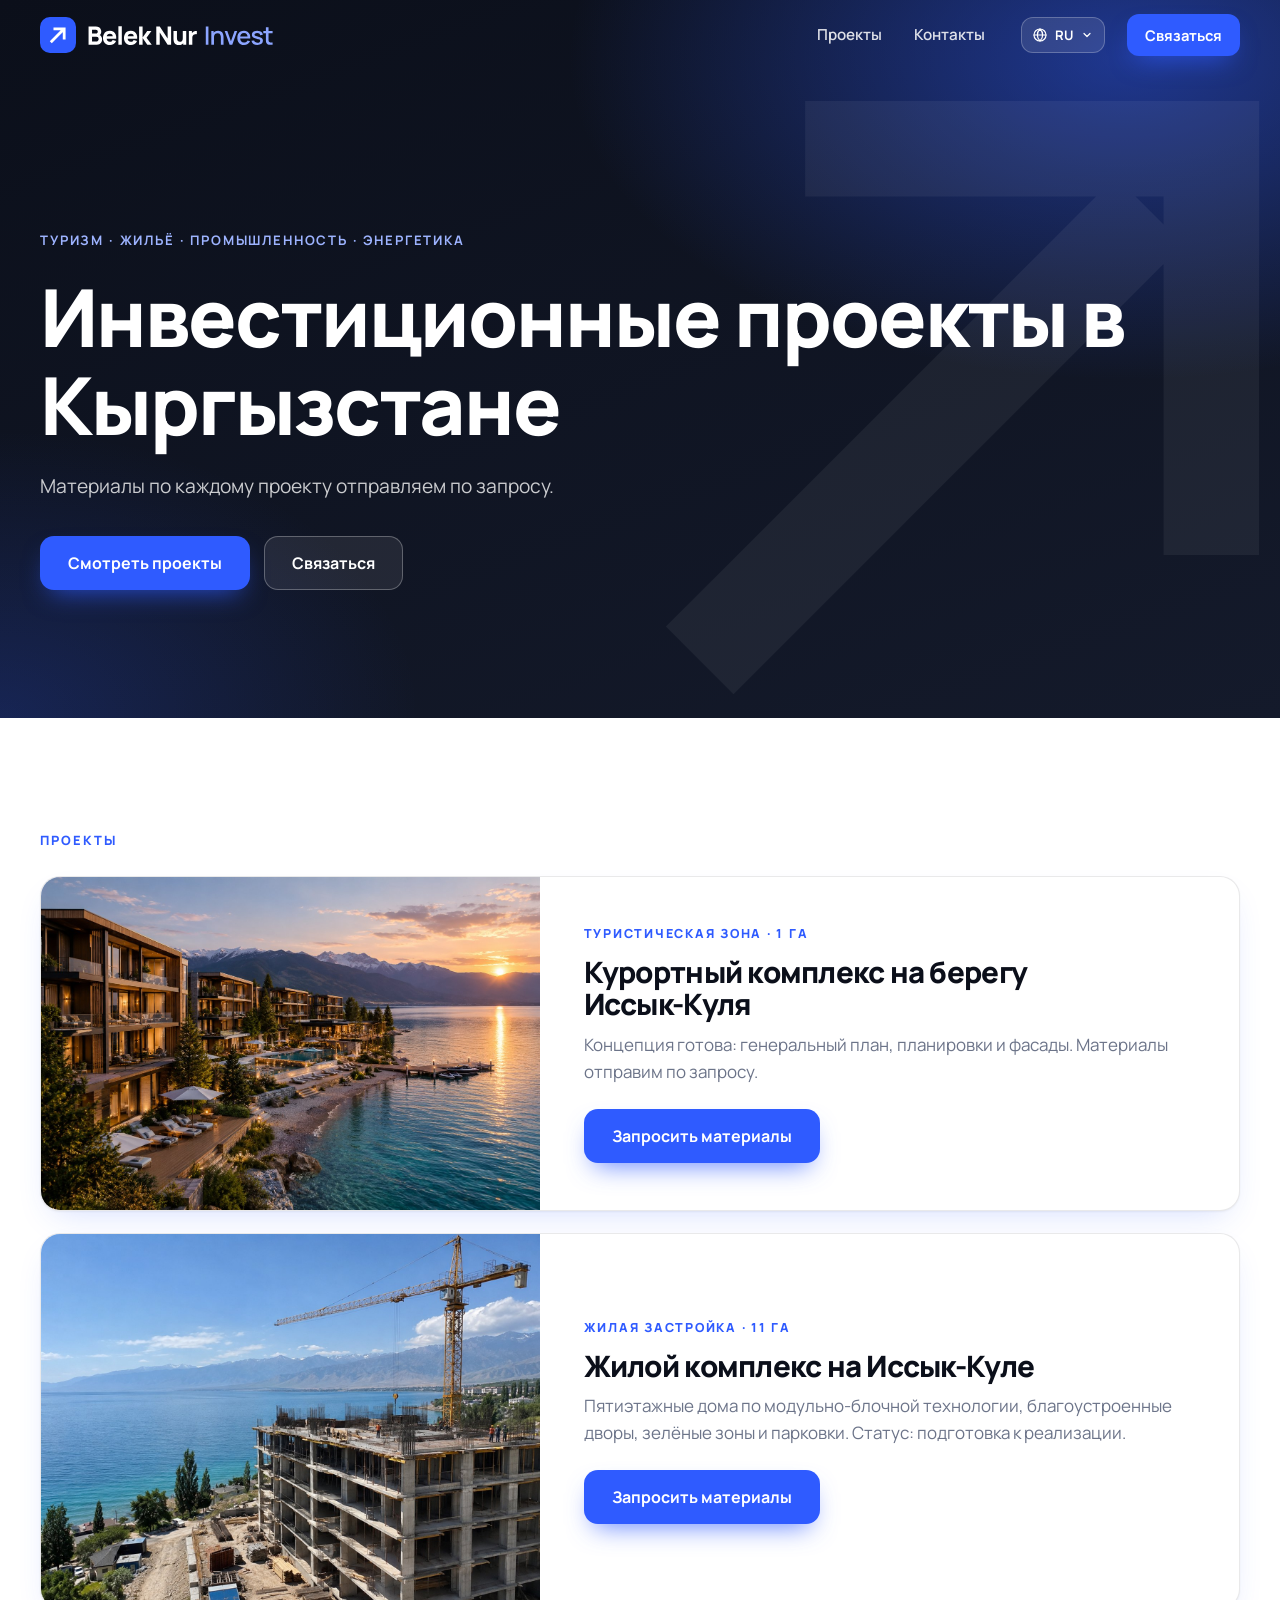
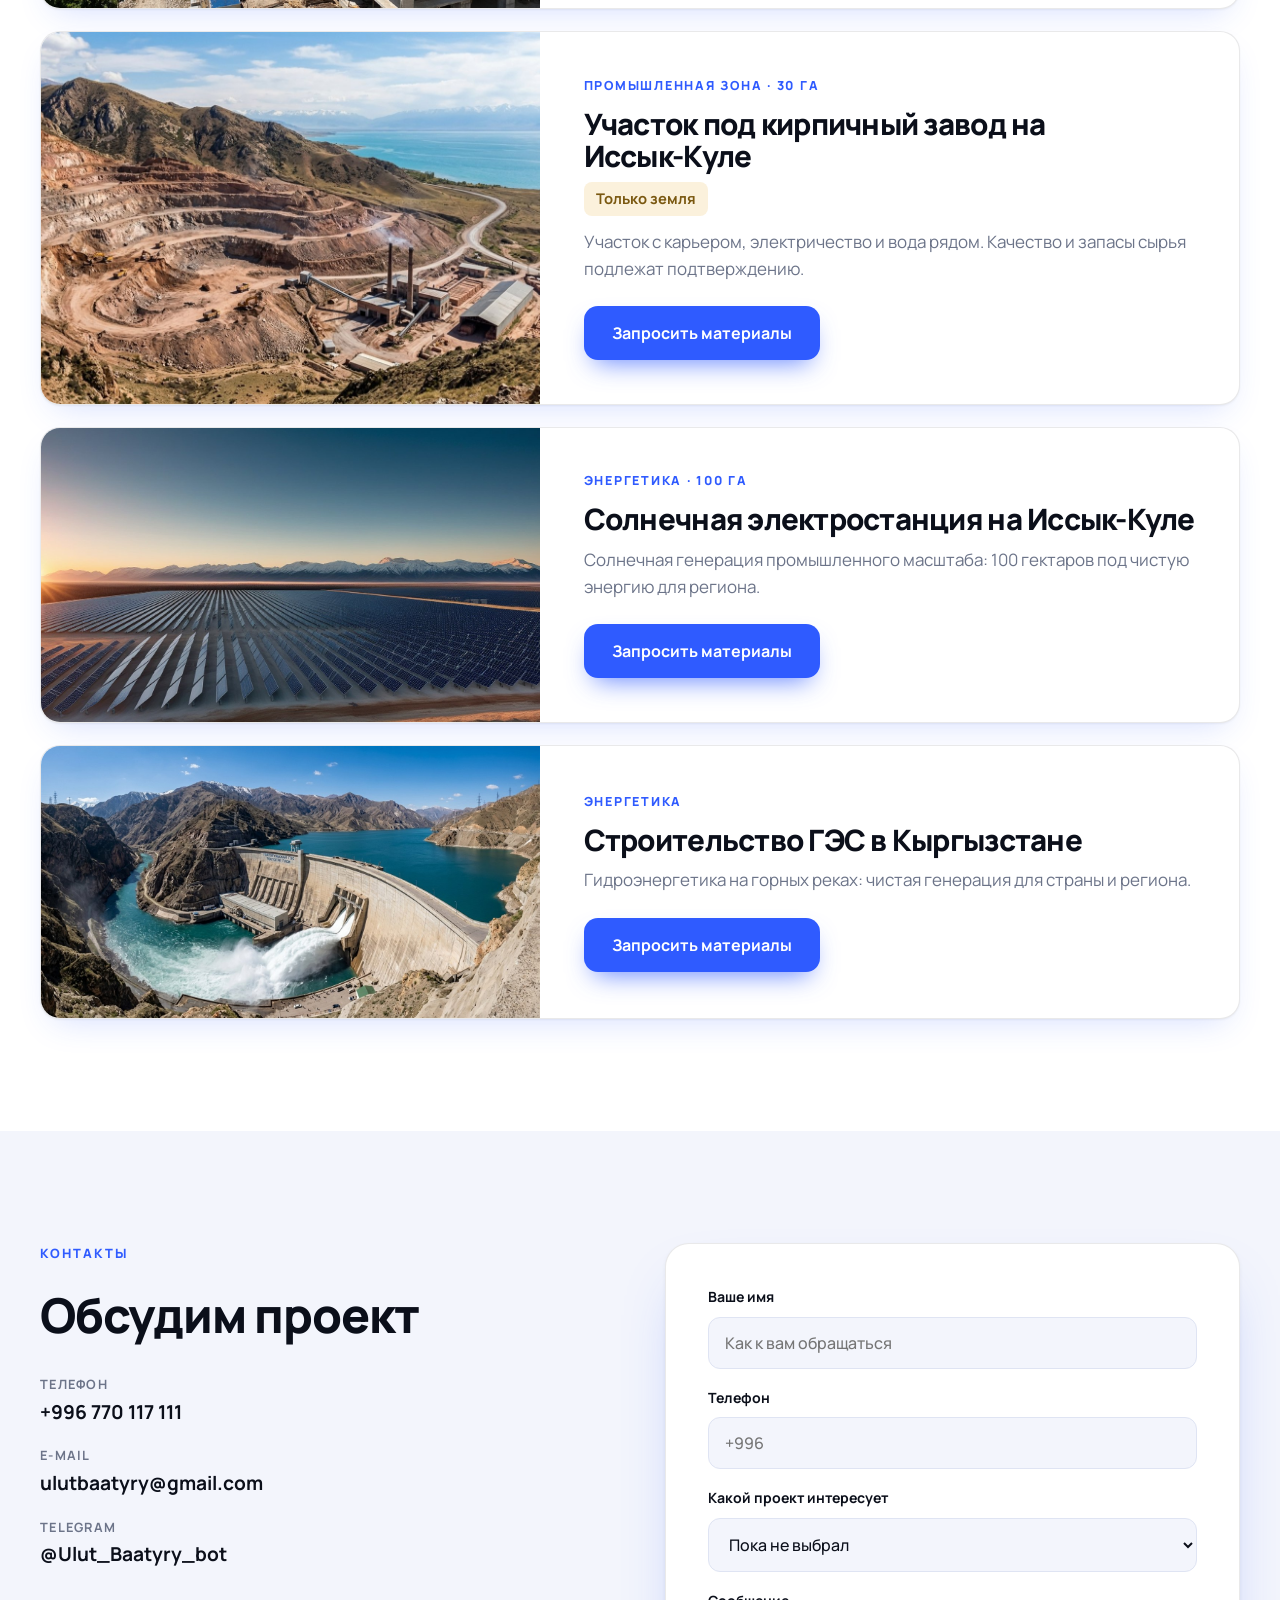
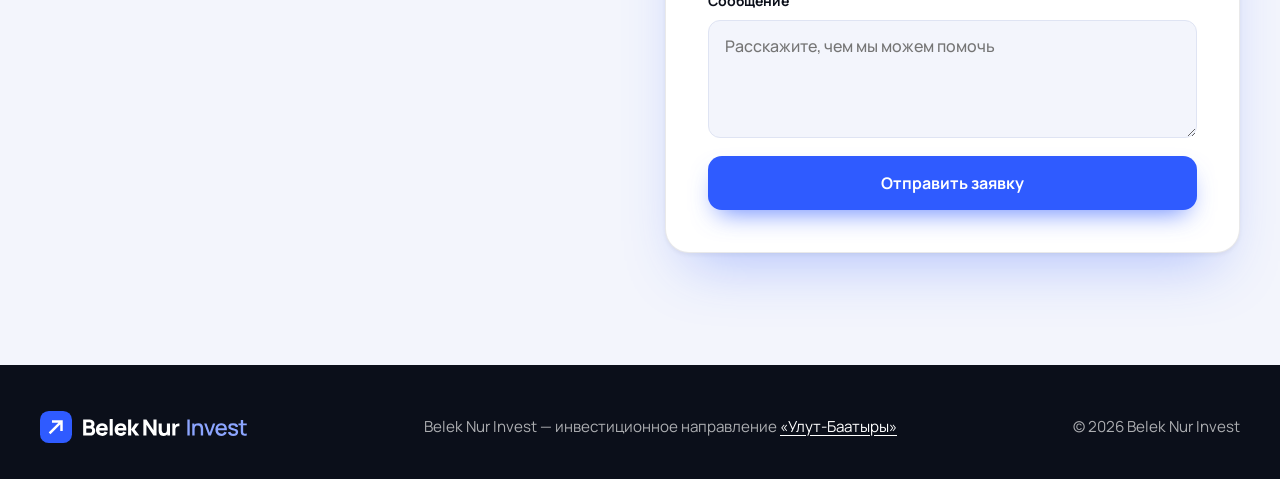
==== belek-nur-invest/index.html @ bfa73b06 "Belek Nur Invest landing, linked from the partners strip Co-Authored-By: Claude Opus 5.5 <noreply@an" ====
<!doctype html>
<html lang="ru" data-title-key="bl.page_title">
<head>
  <meta charset="utf-8">
  <meta name="viewport" content="width=device-width, initial-scale=1">
  <title>Belek Nur Invest — инвестиционные проекты в Кыргызстане</title>
  <meta name="description" content="Belek Nur Invest: инвестиционные проекты в Кыргызстане — туризм, жильё, промышленность, энергетика. Материалы по проектам — по запросу.">
  <link rel="preconnect" href="https://fonts.googleapis.com">
  <link rel="preconnect" href="https://fonts.gstatic.com" crossorigin>
  <link href="https://fonts.googleapis.com/css2?family=Manrope:wght@400;500;600;700;800&display=swap" rel="stylesheet">
  <link rel="stylesheet" href="styles.css">
  <link rel="icon" href="../assets/partners/belek-nur-invest/favicon.svg" type="image/svg+xml">
</head>
<body>
  <!-- ============ HEADER ============ -->
  <header class="header" id="header">
    <div class="container header__inner">
      <a href="#top" class="brand" aria-label="Belek Nur Invest">
        <img class="brand__dark" src="../assets/partners/belek-nur-invest/belek-nur-invest-logo-horizontal-dark-bg.svg" alt="Belek Nur Invest" width="300" height="80">
        <img class="brand__light" src="../assets/partners/belek-nur-invest/belek-nur-invest-logo-horizontal.svg" alt="" width="300" height="80">
      </a>
      <nav class="nav">
        <a href="#projects" data-i18n="bl.projects">Проекты</a>
        <a href="#request" data-i18n="nav.contact">Контакты</a>
      </nav>
      <div class="lang">
        <button class="lang__btn" type="button" aria-haspopup="true" aria-expanded="false" aria-label="Язык · Тил · Language · 语言 · Dil">
          <svg viewBox="0 0 24 24" width="16" height="16" aria-hidden="true"><g fill="none" stroke="currentColor" stroke-width="1.8" stroke-linecap="round"><circle cx="12" cy="12" r="9"/><path d="M3 12h18M12 3c2.6 2.6 4 5.6 4 9s-1.400 6.400-4 9c-2.600-2.600-4-5.600-4-9s1.400-6.400 4-9z"/></g></svg>
          <span data-lang-current>RU</span>
          <svg class="lang__chev" viewBox="0 0 24 24" width="12" height="12" aria-hidden="true"><path d="M6 9l6 6 6-6" fill="none" stroke="currentColor" stroke-width="2.4" stroke-linecap="round" stroke-linejoin="round"/></svg>
        </button>
        <div class="lang__menu" hidden>
          <button type="button" data-lang="ru" lang="ru" aria-pressed="true">Русский</button>
          <button type="button" data-lang="kg" lang="ky" aria-pressed="false">Кыргызча</button>
          <button type="button" data-lang="en" lang="en" aria-pressed="false">English</button>
          <button type="button" data-lang="zh" lang="zh-Hans" aria-pressed="false">中文</button>
          <button type="button" data-lang="tr" lang="tr" aria-pressed="false">Türkçe</button>
        </div>
      </div>
      <a href="#request" class="btn btn--primary btn--sm header__cta" data-i18n="header.cta">Связаться</a>
    </div>
  </header>

  <main id="top">
    <!-- ============ HERO ============ -->
    <section class="hero">
      <svg class="hero__arrow" viewBox="0 0 30 30" aria-hidden="true"><path d="M5 25L21 9M10 5H25V20" fill="none" stroke="currentColor" stroke-width="4" stroke-linecap="square"/></svg>
      <div class="container hero__content">
        <p class="eyebrow" data-i18n="bl.eyebrow">Туризм · Жильё · Промышленность · Энергетика</p>
        <h1 data-i18n="bl.h1">Инвестиционные проекты в Кыргызстане</h1>
        <p class="hero__lead" data-i18n="inv.lead">Материалы по каждому проекту отправляем по запросу.</p>
        <div class="hero__actions">
          <a href="#projects" class="btn btn--primary" data-i18n="d4.more">Смотреть проекты</a>
          <a href="#request" class="btn btn--ghost" data-i18n="header.cta">Связаться</a>
        </div>
      </div>
    </section>

    <!-- ============ ПРОЕКТЫ ============ -->
    <!-- Те же проекты, что на странице invest.html сайта «Улут-Баатыры». Новый проект добавлять в обе страницы. -->
    <section class="section" id="projects">
      <div class="container">
        <p class="label" data-i18n="bl.projects">Проекты</p>
        <article class="project">
          <div class="project__cover">
            <img src="../assets/projects/korumdu/view.jpg" alt="Курортный комплекс на берегу озера на закате" width="1400" height="933" loading="lazy" data-i18n-attr="alt:inv.cover_alt">
          </div>
          <div class="project__body">
            <div>
              <p class="project__tag" data-i18n="inv.tag">Туристическая зона · 1 га</p>
              <h3 data-i18n="inv.title">Курортный комплекс на берегу <span class="nw">Иссык-Куля</span></h3>
              <p data-i18n="inv.text">Концепция готова: генеральный план, планировки и фасады. Материалы отправим по запросу.</p>
            </div>
            <a href="#request" class="btn btn--primary" data-pick data-i18n="inv.cta">Запросить материалы</a>
          </div>
        </article>

        <article class="project">
          <div class="project__cover">
            <img class="project__img--right" src="../assets/projects/residential/view.jpg" alt="Строительство жилого дома на берегу озера" width="1400" height="1050" loading="lazy" data-i18n-attr="alt:inv2.cover_alt">
          </div>
          <div class="project__body">
            <div>
              <p class="project__tag" data-i18n="inv2.tag">Жилая застройка · 11 га</p>
              <h3 data-i18n="inv2.title">Жилой комплекс на <span class="nw">Иссык-Куле</span></h3>
              <p data-i18n="inv2.text">Пятиэтажные дома по модульно-блочной технологии, благоустроенные дворы, зелёные зоны и парковки. Статус: подготовка к реализации.</p>
            </div>
            <a href="#request" class="btn btn--primary" data-pick data-i18n="inv.cta">Запросить материалы</a>
          </div>
        </article>

        <article class="project">
          <div class="project__cover">
            <img class="project__img--right" src="../assets/projects/brick/view.jpg" alt="Карьер и производственная площадка у озера" width="1400" height="764" loading="lazy" data-i18n-attr="alt:inv3.cover_alt">
          </div>
          <div class="project__body">
            <div>
              <p class="project__tag" data-i18n="inv3.tag">Промышленная зона · 30 га</p>
              <h3 data-i18n="inv3.title">Участок под кирпичный завод на <span class="nw">Иссык-Куле</span></h3>
              <p class="project__status" data-i18n="inv3.status">Только земля</p>
              <p data-i18n="inv3.text">Участок с карьером, электричество и вода рядом. Качество и запасы сырья подлежат подтверждению.</p>
            </div>
            <a href="#request" class="btn btn--primary" data-pick data-i18n="inv.cta">Запросить материалы</a>
          </div>
        </article>

        <article class="project">
          <div class="project__cover">
            <img src="../assets/projects/solar/view.jpg" alt="Поле солнечных панелей на фоне гор" width="1400" height="791" loading="lazy" data-i18n-attr="alt:inv4.cover_alt">
          </div>
          <div class="project__body">
            <div>
              <p class="project__tag" data-i18n="inv4.tag">Энергетика · 100 га</p>
              <h3 data-i18n="inv4.title">Солнечная электростанция на <span class="nw">Иссык-Куле</span></h3>
              <p data-i18n="inv4.text">Солнечная генерация промышленного масштаба: 100 гектаров под чистую энергию для региона.</p>
            </div>
            <a href="#request" class="btn btn--primary" data-pick data-i18n="inv.cta">Запросить материалы</a>
          </div>
        </article>

        <article class="project">
          <div class="project__cover">
            <img class="project__img--right" src="../assets/projects/hydro/view.jpg" alt="Плотина гидроэлектростанции в горном ущелье" width="1400" height="764" loading="lazy" data-i18n-attr="alt:inv5.cover_alt">
          </div>
          <div class="project__body">
            <div>
              <p class="project__tag" data-i18n="inv5.tag">Энергетика</p>
              <h3 data-i18n="inv5.title">Строительство ГЭС в Кыргызстане</h3>
              <p data-i18n="inv5.text">Гидроэнергетика на горных реках: чистая генерация для страны и региона.</p>
            </div>
            <a href="#request" class="btn btn--primary" data-pick data-i18n="inv.cta">Запросить материалы</a>
          </div>
        </article>
      </div>
    </section>

    <!-- ============ ЗАЯВКА ============ -->
    <section class="section section--tint" id="request">
      <div class="container request">
        <div class="request__info">
          <p class="label" data-i18n="nav.contact">Контакты</p>
          <h2 data-i18n="bl.req_h2">Обсудим проект</h2>
          <ul class="contacts">
            <li><span data-i18n="contact.phone">Телефон</span><a href="tel:+996770117111">+996 770 117 111</a></li>
            <li><span>E-mail</span><a href="mailto:ulutbaatyry@gmail.com">ulutbaatyry@gmail.com</a></li>
            <li><span>Telegram</span><a href="https://t.me/Ulut_Baatyry_bot" target="_blank" rel="noopener">@Ulut_Baatyry_bot</a></li>
          </ul>
        </div>
        <!-- data-api: адрес приёма заявок (бэкенд ulut-baatyry-agent). На сервере заменить на https://<домен>/api/leads -->
        <form class="form" id="form" data-api="http://127.0.0.1:8000/api/leads">
          <label><span data-i18n="form.name">Ваше имя</span><input type="text" name="name" placeholder="Как к вам обращаться" required maxlength="100" data-i18n-attr="placeholder:form.name_ph"></label>
          <label><span data-i18n="form.phone">Телефон</span><input type="tel" name="phone" placeholder="+996" required maxlength="30"></label>
          <!-- Ловушка для спам-ботов: людям не видно -->
          <label class="form__hp" aria-hidden="true">Сайт<input type="text" name="website" tabindex="-1" autocomplete="off"></label>
          <input type="hidden" name="direction" value="invest">
          <!-- Список проектов заполняет script.js из названий карточек, на языке посетителя -->
          <label><span data-i18n="bl.form_project">Какой проект интересует</span>
            <select id="project"><option value="" data-i18n="bl.opt_any">Пока не выбрал</option></select>
          </label>
          <label><span data-i18n="form.message">Сообщение</span><textarea id="details" rows="4" maxlength="1500" placeholder="Расскажите, чем мы можем помочь" data-i18n-attr="placeholder:form.message_ph"></textarea></label>
          <button class="btn btn--primary btn--full" type="submit" data-i18n="form.submit">Отправить заявку</button>
          <p class="form__msg form__msg--ok" id="formOk" hidden data-i18n="form.ok">Спасибо! Заявка принята, мы свяжемся с вами в течение рабочего дня.</p>
          <p class="form__msg form__msg--err" id="formErr" hidden></p>
        </form>
      </div>
    </section>
  </main>

  <!-- ============ FOOTER ============ -->
  <footer class="footer">
    <div class="container footer__inner">
      <img src="../assets/partners/belek-nur-invest/belek-nur-invest-logo-horizontal-dark-bg.svg" alt="Belek Nur Invest" width="300" height="80">
      <p data-i18n="bl.footer">Belek Nur Invest — инвестиционное направление <a href="../index.html">«Улут-Баатыры»</a></p>
      <p class="footer__copy">© <span id="year"></span> Belek Nur Invest</p>
    </div>
  </footer>

  <script src="../i18n.js"></script>
  <script src="script.js"></script>
</body>
</html>
---- belek-nur-invest/styles.css ----
/* =========================================================
   Belek Nur Invest — лендинг. Цвета из логотипа: синий #2F5BFF и почти чёрный #0B0F1A.
   ========================================================= */
:root {
  --blue:   #2f5bff;
  --blue-d: #1f44d6;
  --night:  #0b0f1a;
  --night-2:#141a2b;
  --ink:    #0b0f1a;
  --ink-2:  #3c4459;
  --muted:  #6c7489;
  --paper:  #ffffff;
  --mist:   #f3f5fc;
  --line:   rgba(11, 15, 26, .09);
  --gold:   #c48a12;

  --radius:    20px;
  --radius-sm: 12px;
  --shadow:    0 1px 2px rgba(11,15,26,.05), 0 14px 34px -14px rgba(47,91,255,.22);
  --shadow-lg: 0 2px 4px rgba(11,15,26,.05), 0 30px 60px -22px rgba(47,91,255,.34);

  --font: "Manrope", system-ui, sans-serif;
  --ease: cubic-bezier(.22, .8, .2, 1);
}
/* Китайский: в Manrope нет иероглифов — берём системные шрифты устройства */
:lang(zh) { --font: "PingFang SC", "Microsoft YaHei", "Noto Sans SC", "Source Han Sans SC", system-ui, sans-serif; }

*, *::before, *::after { box-sizing: border-box; }
html { scroll-behavior: smooth; scroll-padding-top: 84px; }
body { margin: 0; font-family: var(--font); font-size: 17px; line-height: 1.6; color: var(--ink-2); background: var(--paper); -webkit-font-smoothing: antialiased; overflow-x: hidden; }
img, svg { display: block; max-width: 100%; }
a { color: inherit; text-decoration: none; }
h1, h2, h3 { font-family: var(--font); color: var(--ink); margin: 0; line-height: 1.1; font-weight: 800; letter-spacing: -.025em; }
p { margin: 0 0 1em; }
ul { margin: 0; padding: 0; list-style: none; }
.nw { white-space: nowrap; }

.container { width: min(1200px, 100% - 32px); margin-inline: auto; }
.section { padding: clamp(64px, 9vw, 112px) 0; }
.section--tint { background: var(--mist); }
.label { margin: 0 0 26px; font-size: .8rem; font-weight: 800; letter-spacing: .16em; text-transform: uppercase; color: var(--blue); }

/* ---------- Buttons ---------- */
.btn { display: inline-flex; align-items: center; justify-content: center; gap: 10px; padding: 16px 28px; border-radius: 14px; border: 0; cursor: pointer; font: 700 1rem var(--font); transition: transform .35s var(--ease), box-shadow .35s var(--ease), background .3s; }
.btn--primary { color: #fff; background: var(--blue); box-shadow: 0 12px 26px -10px rgba(47,91,255,.75); }
.btn--primary:hover { background: var(--blue-d); transform: translateY(-2px); }
.btn--ghost { color: #fff; background: rgba(255,255,255,.08); box-shadow: inset 0 0 0 1px rgba(255,255,255,.28); }
.btn--ghost:hover { background: rgba(255,255,255,.16); transform: translateY(-2px); }
.btn--sm { padding: 11px 18px; font-size: .92rem; border-radius: 12px; }
.btn--full { width: 100%; }

/* ---------- Header ---------- */
.header { position: fixed; inset: 0 0 auto; z-index: 50; padding: 14px 0; transition: background .4s, box-shadow .4s, backdrop-filter .4s; }
.header.is-scrolled { background: rgba(255,255,255,.88); backdrop-filter: blur(16px) saturate(1.3); -webkit-backdrop-filter: blur(16px) saturate(1.3); box-shadow: 0 1px 0 var(--line); }
.header__inner { display: flex; align-items: center; gap: 22px; }
/* в файле логотипа поля по 20 px со всех сторон — убираем их отрицательным отступом */
.brand img { height: 72px; width: auto; max-width: none; margin: -16px -18px; }
.brand__light, .header.is-scrolled .brand__dark { display: none; }
.header.is-scrolled .brand__light { display: block; }
.nav { display: flex; gap: 4px; margin-left: auto; }
.nav a { padding: 8px 14px; border-radius: 10px; font-size: .95rem; font-weight: 600; color: rgba(255,255,255,.86); transition: background .25s, color .25s; }
.nav a:hover { background: rgba(255,255,255,.12); color: #fff; }
.header.is-scrolled .nav a { color: var(--ink-2); }
.header.is-scrolled .nav a:hover { background: rgba(47,91,255,.09); color: var(--blue); }

/* Выбор языка */
.lang { position: relative; }
.lang__btn { display: inline-flex; align-items: center; gap: 7px; padding: 9px 12px 9px 11px; border: 0; border-radius: 12px; cursor: pointer; background: rgba(255,255,255,.1); box-shadow: inset 0 0 0 1px rgba(255,255,255,.24); font: 700 .82rem var(--font); letter-spacing: .04em; color: #fff; transition: background .25s, color .25s; }
.lang__btn:hover { background: rgba(255,255,255,.18); }
.header.is-scrolled .lang__btn { background: #fff; box-shadow: inset 0 0 0 1px var(--line); color: var(--ink); }
.lang__chev { transition: transform .25s var(--ease); }
.lang__btn[aria-expanded="true"] .lang__chev { transform: rotate(180deg); }
.lang__menu { position: absolute; top: calc(100% + 8px); right: 0; z-index: 60; min-width: 172px; padding: 6px; display: grid; gap: 2px; border-radius: 14px; background: #fff; box-shadow: var(--shadow-lg); border: 1px solid var(--line); }
.lang__menu[hidden] { display: none; }
.lang__menu button { padding: 10px 14px; border: 0; border-radius: 9px; background: none; cursor: pointer; text-align: left; font: 500 .95rem var(--font); color: var(--ink-2); transition: background .2s, color .2s; }
.lang__menu button:hover { background: var(--mist); color: var(--blue); }
.lang__menu button[aria-pressed="true"] { background: var(--blue); color: #fff; }

/* ---------- Hero ---------- */
.hero {
  position: relative; overflow: hidden; isolation: isolate; color: #fff;
  padding: clamp(150px, 20vw, 230px) 0 clamp(72px, 10vw, 130px);
  background:
    radial-gradient(900px 520px at 88% 8%, rgba(47,91,255,.5), transparent 62%),
    radial-gradient(700px 480px at 0% 100%, rgba(47,91,255,.22), transparent 60%),
    linear-gradient(160deg, var(--night) 0%, var(--night-2) 100%);
}
/* стрелка из логотипа крупным знаком на фоне */
.hero__arrow { position: absolute; z-index: -1; right: -4%; top: 50%; width: min(56vw, 720px); height: auto; transform: translateY(-46%); color: rgba(255,255,255,.055); }
.eyebrow { margin: 0 0 22px; font-size: .82rem; font-weight: 700; letter-spacing: .14em; text-transform: uppercase; color: #9db3ff; }
.hero h1 { color: #fff; max-width: 15em; font-size: clamp(2.3rem, 6.4vw, 5rem); margin-bottom: 22px; }
.hero__lead { max-width: 560px; color: rgba(255,255,255,.78); font-size: clamp(1.02rem, 1.6vw, 1.2rem); margin-bottom: 34px; }
.hero__actions { display: flex; flex-wrap: wrap; gap: 14px; }

/* ---------- Проекты ---------- */
.project { display: grid; grid-template-columns: minmax(0, 5fr) minmax(0, 7fr); overflow: hidden; border-radius: var(--radius); background: #fff; border: 1px solid var(--line); box-shadow: var(--shadow); transition: transform .5s var(--ease), box-shadow .5s var(--ease); }
.project:hover { transform: translateY(-4px); box-shadow: var(--shadow-lg); }
.project + .project { margin-top: 22px; }
.project__cover { background: var(--mist); min-height: 240px; }
.project__cover img { width: 100%; height: 100%; object-fit: cover; object-position: 45% 50%; }
.project__cover .project__img--right { object-position: 78% 50%; }
.project__body { padding: clamp(24px, 3.4vw, 44px); display: flex; flex-direction: column; align-items: flex-start; justify-content: center; gap: 24px; }
.project__tag { margin: 0 0 12px; font-size: .78rem; font-weight: 800; letter-spacing: .14em; text-transform: uppercase; color: var(--blue); }
.project h3 { font-size: clamp(1.35rem, 2.3vw, 1.9rem); margin-bottom: 10px; }
.project p:last-child { margin: 0; color: var(--muted); }
.project .project__status { display: inline-block; margin: 0 0 12px; padding: 5px 12px; border-radius: 8px; background: #fbf1dc; color: #7a5810; font-weight: 700; font-size: .92rem; }

/* ---------- Заявка ---------- */
.request { display: grid; grid-template-columns: 1fr 1.05fr; gap: clamp(36px, 6vw, 80px); align-items: start; }
.request h2 { font-size: clamp(1.9rem, 4vw, 3rem); margin-bottom: 32px; }
.contacts { display: grid; gap: 18px; }
.contacts li { display: grid; gap: 2px; }
.contacts span { font-size: .8rem; font-weight: 700; text-transform: uppercase; letter-spacing: .1em; color: var(--muted); }
.contacts a { font-size: 1.2rem; font-weight: 700; color: var(--ink); overflow-wrap: anywhere; }
.contacts a:hover { color: var(--blue); }
.form { display: grid; gap: 18px; padding: clamp(26px, 4vw, 42px); border-radius: 24px; background: #fff; border: 1px solid var(--line); box-shadow: var(--shadow-lg); }
.form label { display: grid; gap: 8px; font-size: .88rem; font-weight: 700; color: var(--ink); }
.form input, .form select, .form textarea { width: 100%; padding: 14px 16px; border-radius: var(--radius-sm); border: 1.5px solid #dfe4f3; background: var(--mist); font: 500 1rem var(--font); color: var(--ink); transition: border-color .25s, box-shadow .25s, background .25s; }
.form input:focus, .form select:focus, .form textarea:focus { outline: none; border-color: var(--blue); background: #fff; box-shadow: 0 0 0 4px rgba(47,91,255,.14); }
.form textarea { resize: vertical; }
.form__hp { position: absolute; left: -9999px; }
.form button[disabled] { opacity: .6; cursor: progress; }
.form__msg { margin: 0; padding: 12px 14px; border-radius: 12px; font-weight: 600; font-size: .95rem; }
.form__msg--ok { background: #e9f5ea; color: #256b35; }
.form__msg--err { background: #fdecea; color: #a82a17; }

/* ---------- Footer ---------- */
.footer { background: var(--night); color: rgba(255,255,255,.66); padding: 44px 0 34px; }
.footer__inner { display: flex; align-items: center; justify-content: space-between; gap: 18px 40px; flex-wrap: wrap; }
.footer img { height: 64px; width: auto; margin: -14px -16px; }
.footer p { margin: 0; font-size: .95rem; }
.footer a { color: #fff; text-decoration: underline; text-underline-offset: 3px; }
.footer__copy { font-size: .88rem; }

/* ---------- Responsive ---------- */
@media (max-width: 900px) {
  .project { grid-template-columns: 1fr; }
  .project__cover img { aspect-ratio: 16 / 9; }
  .request { grid-template-columns: 1fr; }
}
@media (max-width: 760px) {
  body { font-size: 16px; }
  .nav, .header__cta { display: none; }
  .header__inner { justify-content: space-between; }
  .brand img { height: 60px; margin: -13px -15px; }
  .hero__actions .btn { width: 100%; }
}
@media (prefers-reduced-motion: reduce) {
  *, *::before, *::after { animation: none !important; transition: none !important; }
  html { scroll-behavior: auto; }
}
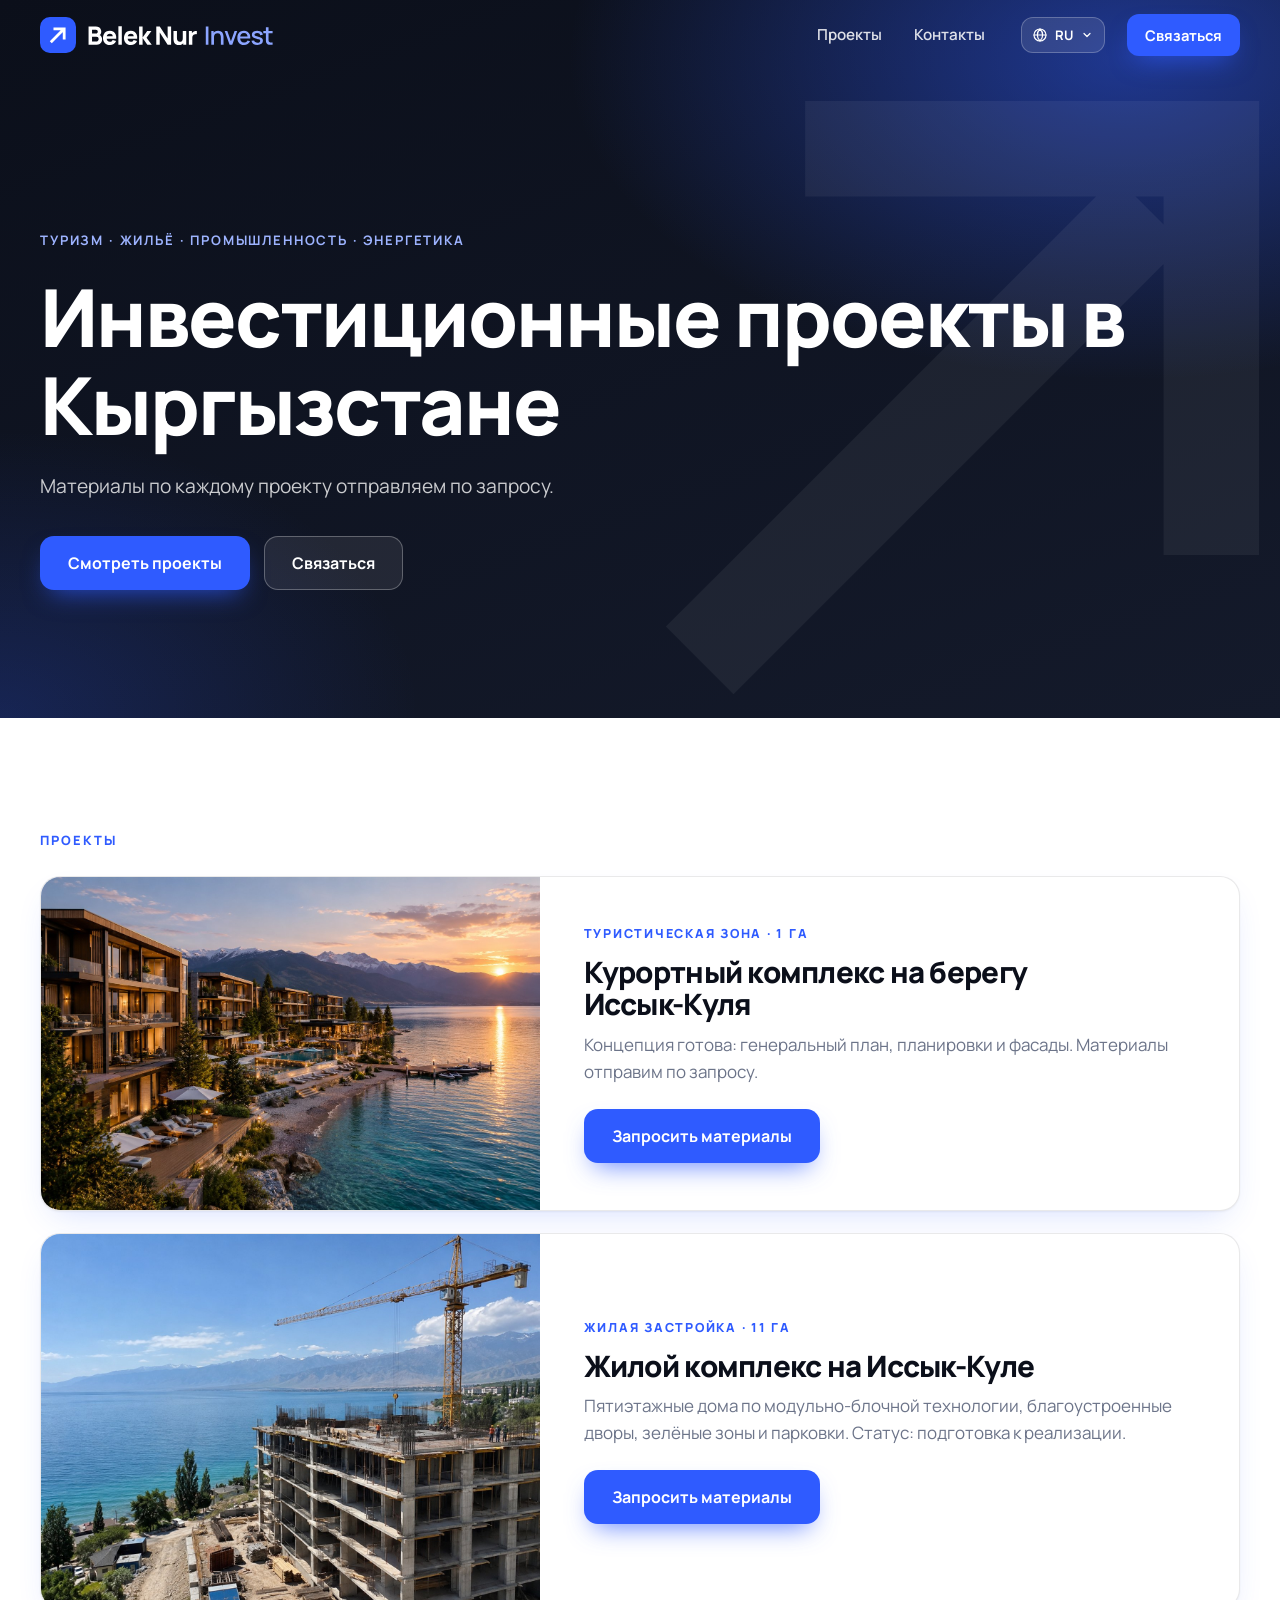
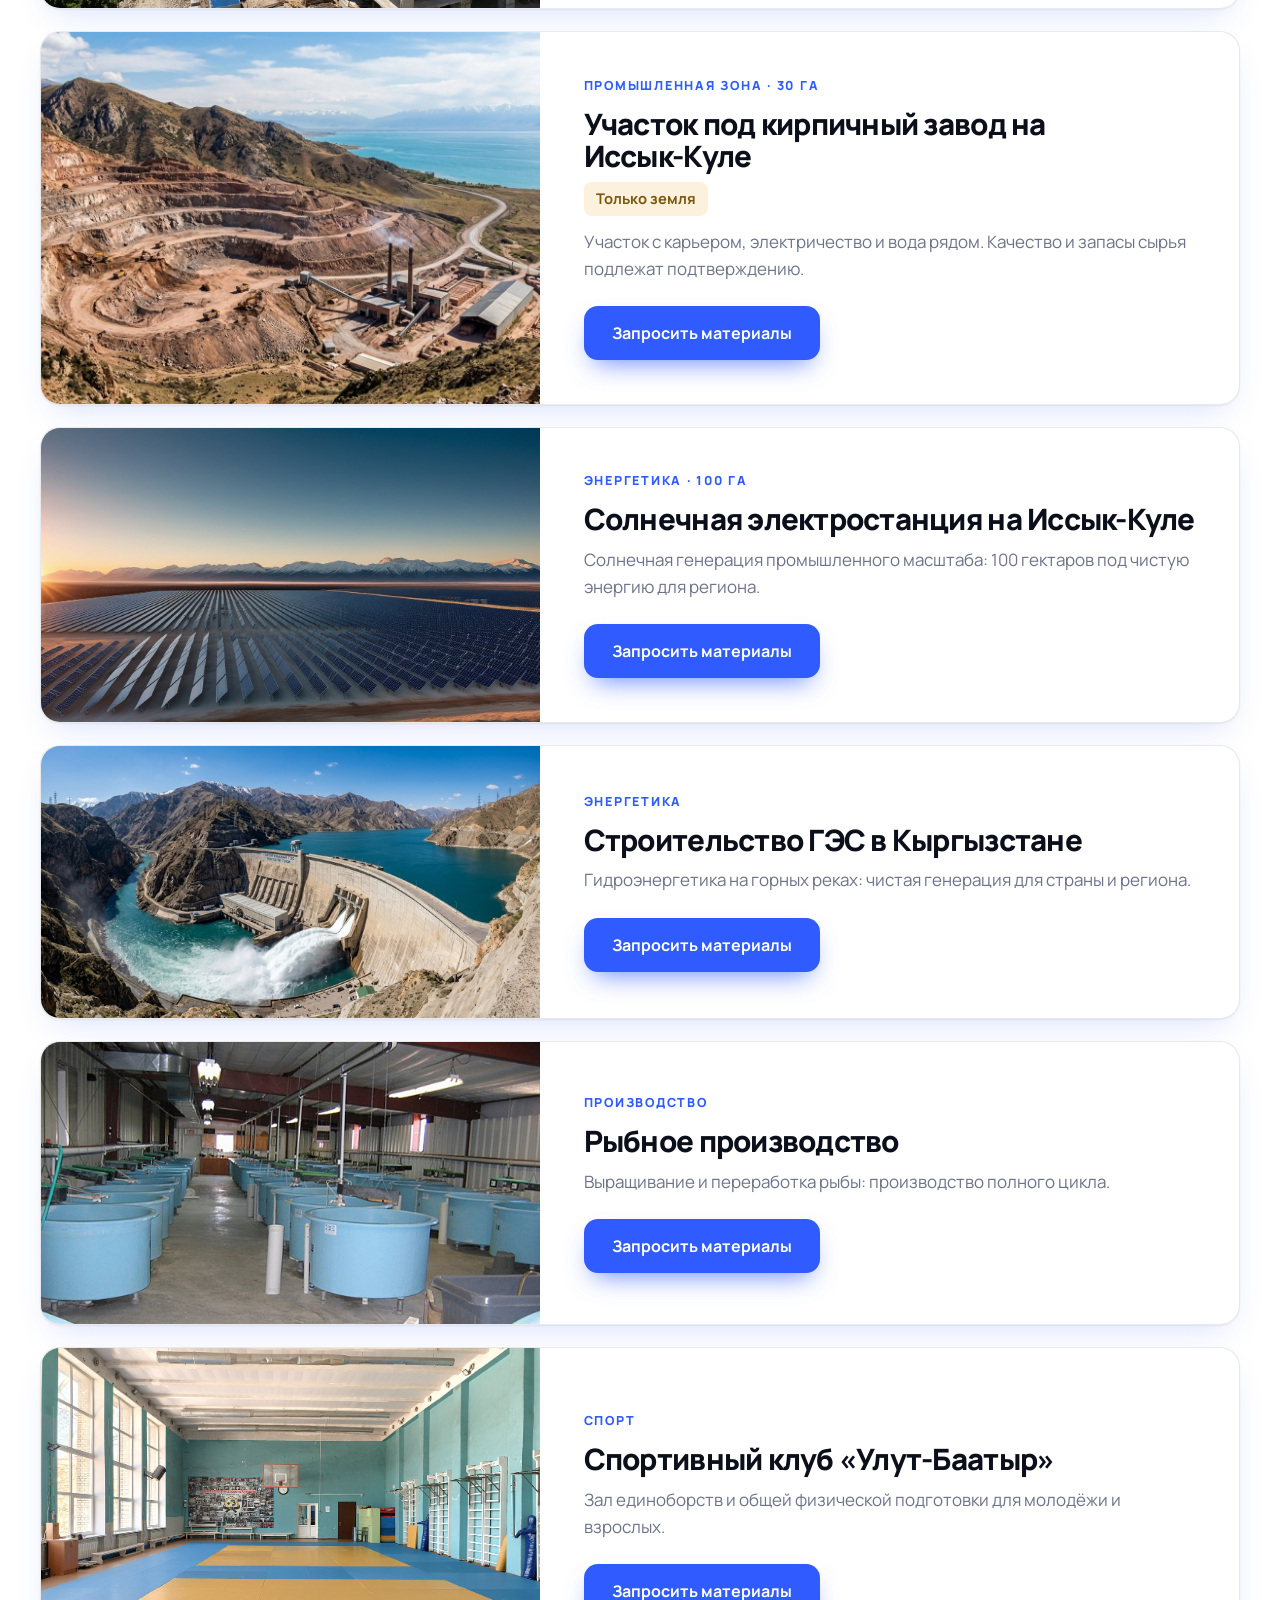
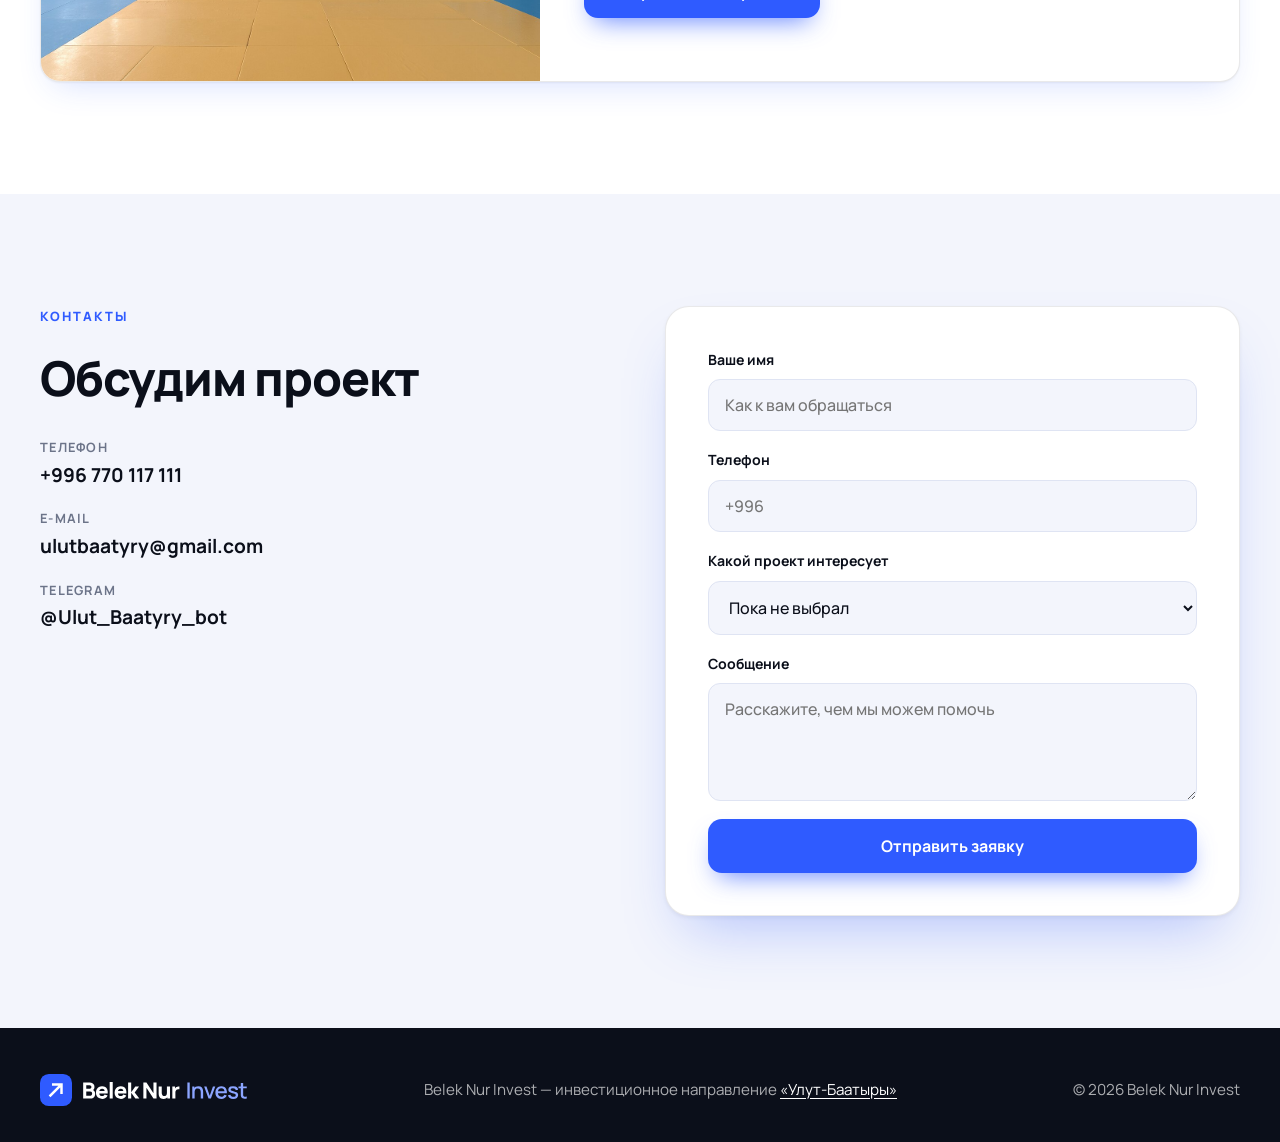
==== commit d54c1059: "Investment projects: fish production and Ulut-Baatyr sports club cards Co-Authored-By: Claude Opus 5" ====
--- a/belek-nur-invest/index.html
+++ b/belek-nur-invest/index.html
@@ -131,6 +131,34 @@
             <a href="#request" class="btn btn--primary" data-pick data-i18n="inv.cta">Запросить материалы</a>
           </div>
         </article>
+
+        <article class="project">
+          <div class="project__cover">
+            <img src="../assets/projects/fish/view.jpg" alt="Цех рыбного производства с бассейнами" width="1280" height="724" loading="lazy" data-i18n-attr="alt:inv6.cover_alt">
+          </div>
+          <div class="project__body">
+            <div>
+              <p class="project__tag" data-i18n="inv6.tag">Производство</p>
+              <h3 data-i18n="inv6.title">Рыбное производство</h3>
+              <p data-i18n="inv6.text">Выращивание и переработка рыбы: производство полного цикла.</p>
+            </div>
+            <a href="#request" class="btn btn--primary" data-pick data-i18n="inv.cta">Запросить материалы</a>
+          </div>
+        </article>
+
+        <article class="project">
+          <div class="project__cover">
+            <img src="../assets/projects/sport-club/view.jpg" alt="Зал спортивного клуба с борцовским ковром" width="1280" height="853" loading="lazy" data-i18n-attr="alt:inv7.cover_alt">
+          </div>
+          <div class="project__body">
+            <div>
+              <p class="project__tag" data-i18n="inv7.tag">Спорт</p>
+              <h3 data-i18n="inv7.title">Спортивный клуб «Улут-Баатыр»</h3>
+              <p data-i18n="inv7.text">Зал единоборств и общей физической подготовки для молодёжи и взрослых.</p>
+            </div>
+            <a href="#request" class="btn btn--primary" data-pick data-i18n="inv.cta">Запросить материалы</a>
+          </div>
+        </article>
       </div>
     </section>
 
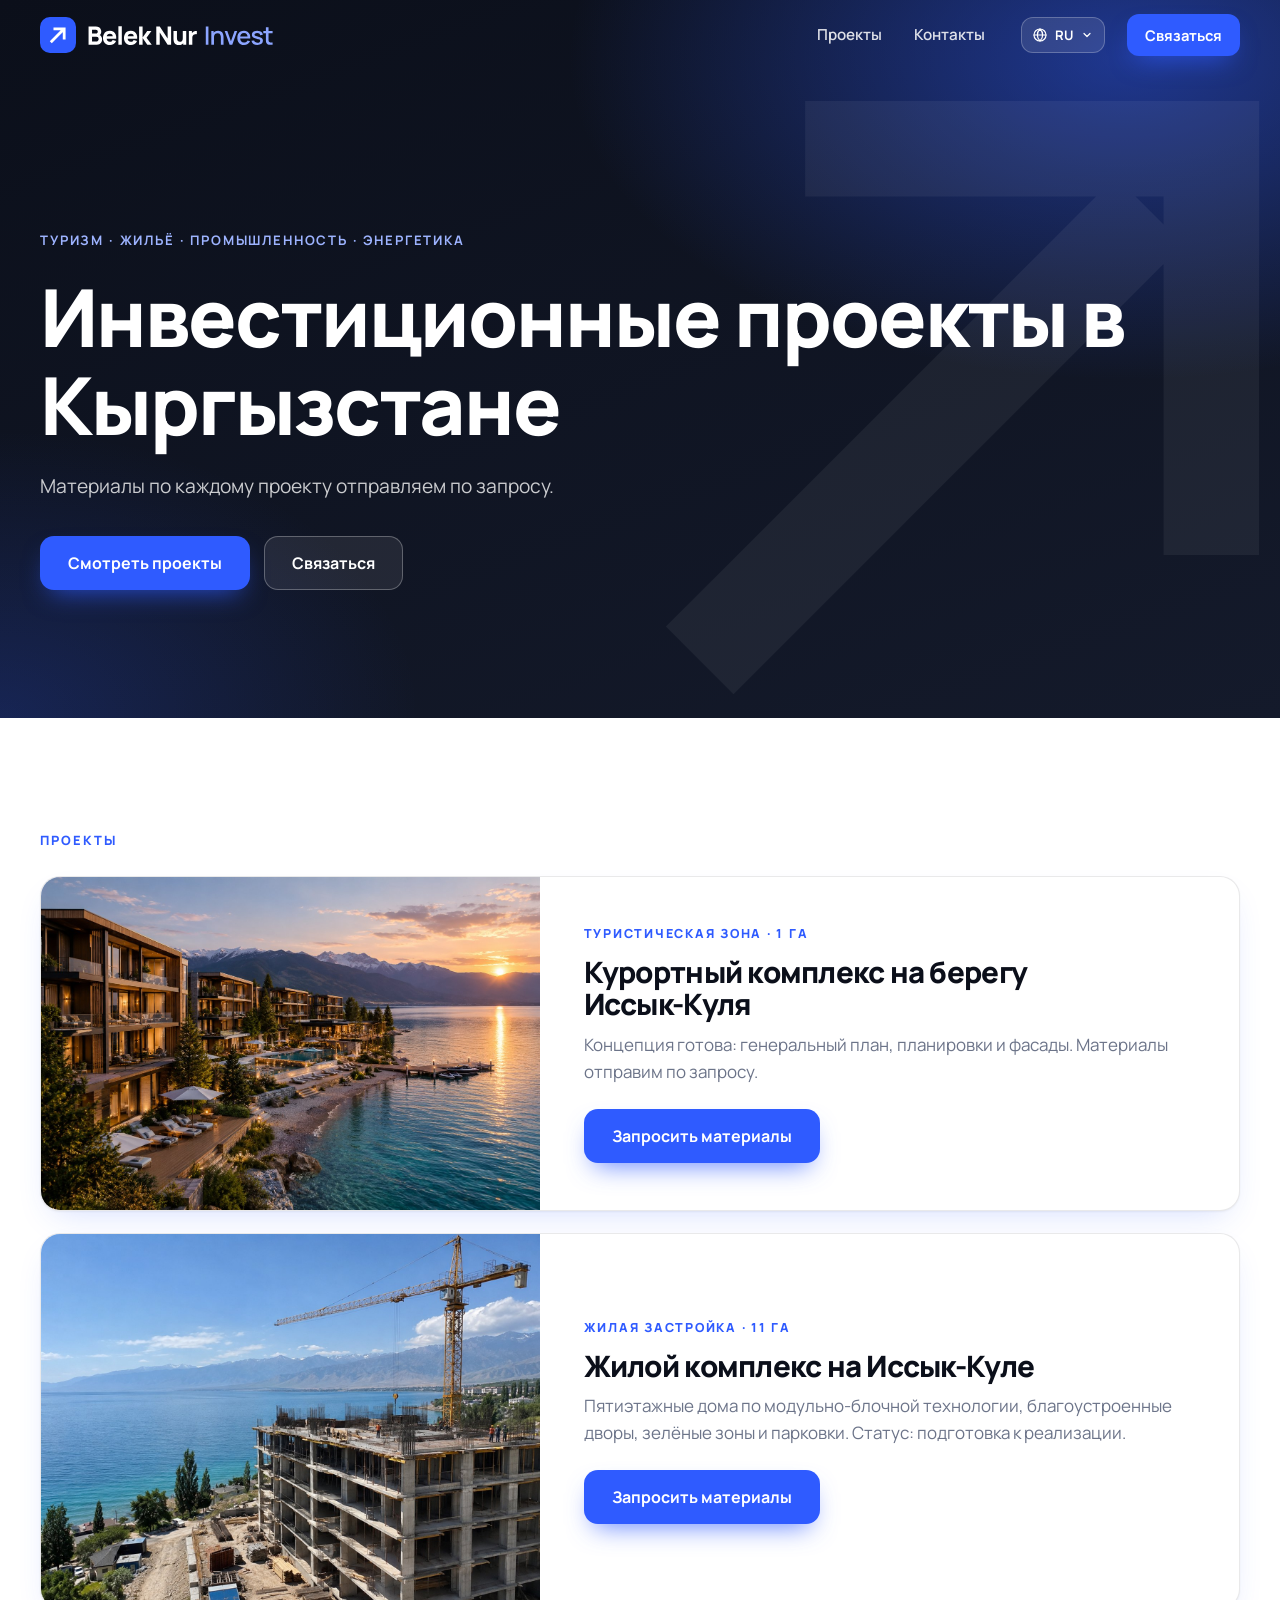
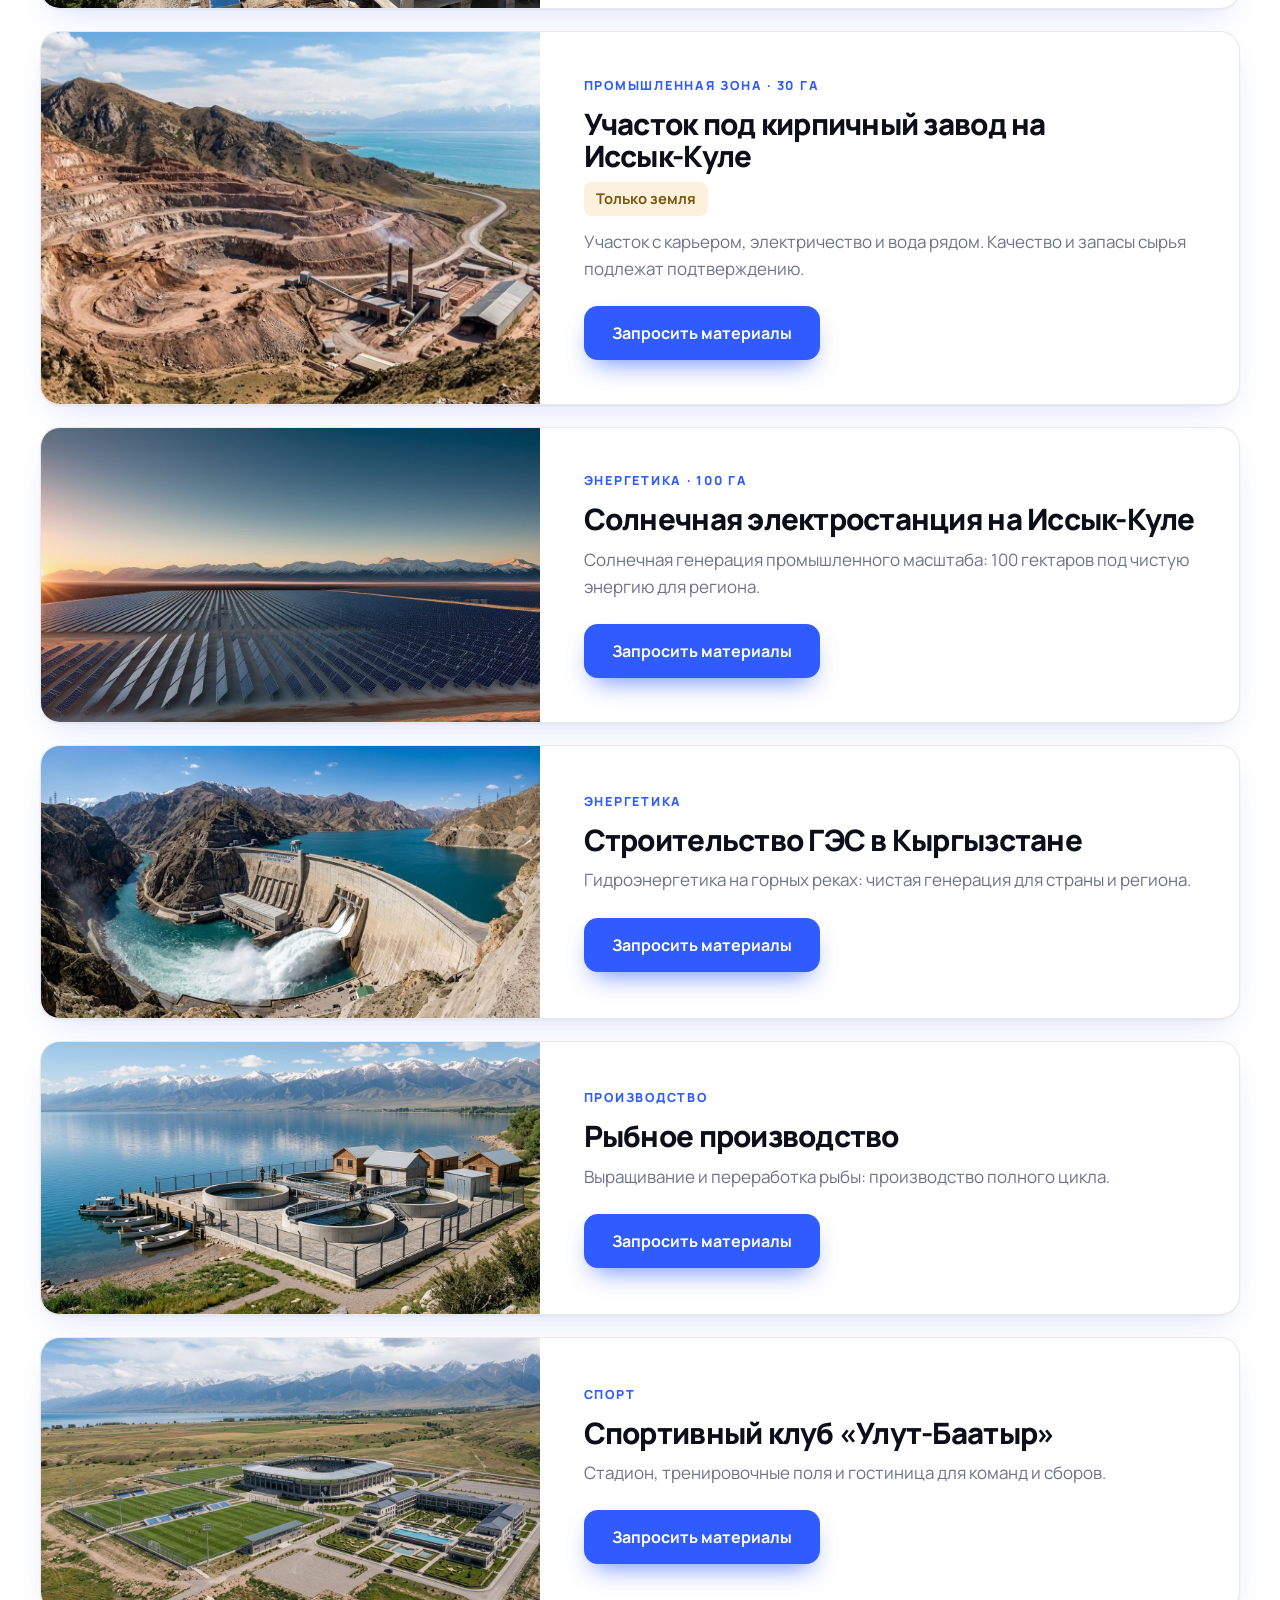
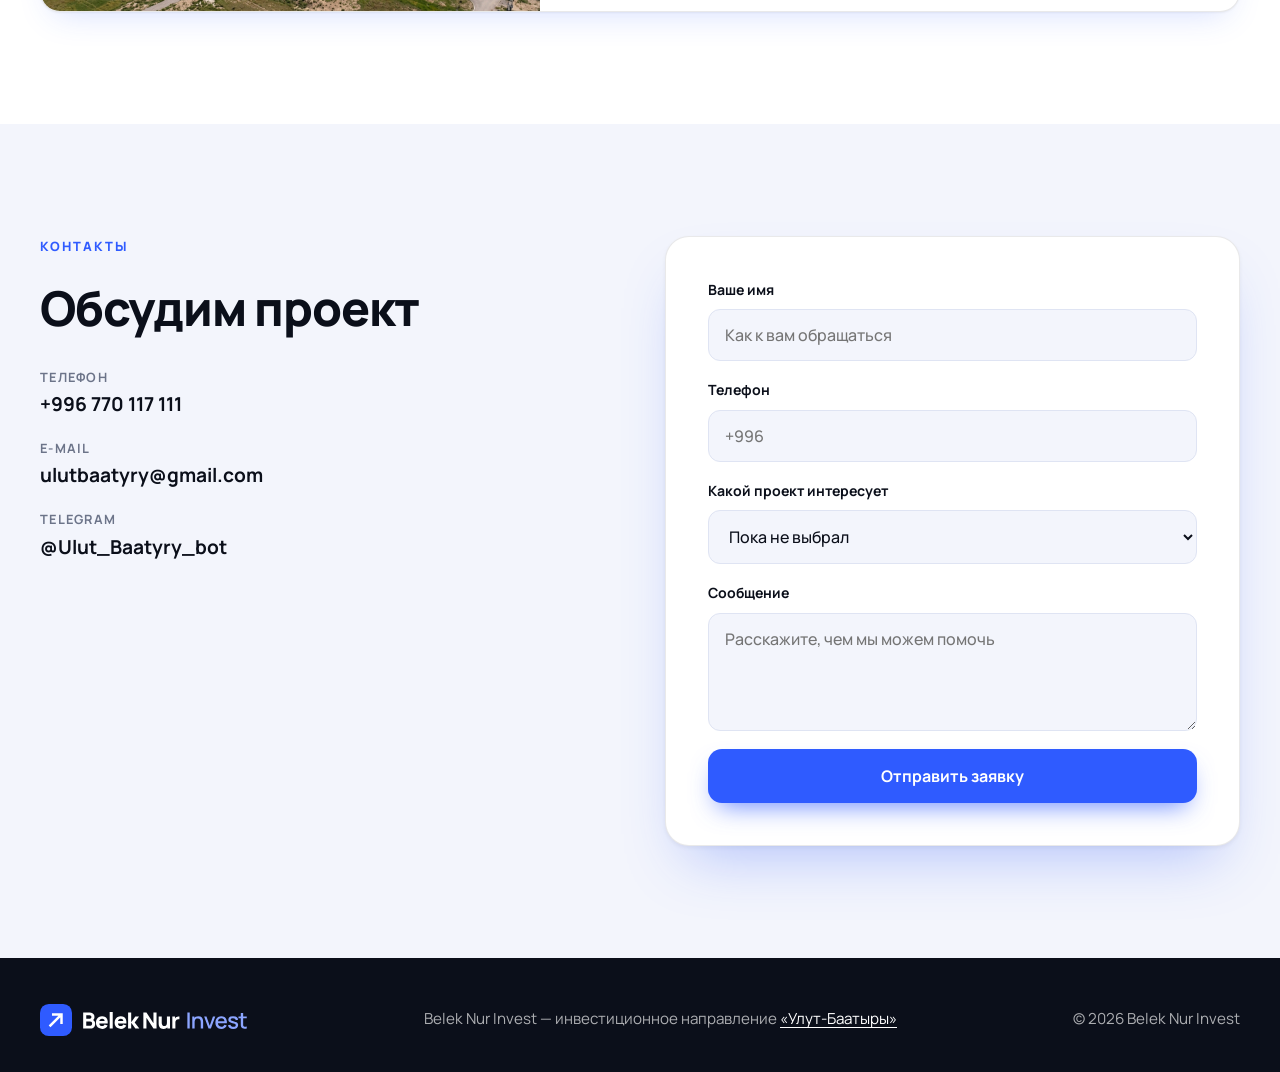
==== commit a4198ccc: "Investment projects: own renders for fish production and sports club Co-Authored-By: Claude Opus 5.5" ====
--- a/belek-nur-invest/index.html
+++ b/belek-nur-invest/index.html
@@ -134,7 +134,7 @@
 
         <article class="project">
           <div class="project__cover">
-            <img src="../assets/projects/fish/view.jpg" alt="Цех рыбного производства с бассейнами" width="1280" height="724" loading="lazy" data-i18n-attr="alt:inv6.cover_alt">
+            <img src="../assets/projects/fish/view.jpg" alt="Рыбное хозяйство с бассейнами на берегу озера" width="1408" height="768" loading="lazy" data-i18n-attr="alt:inv6.cover_alt">
           </div>
           <div class="project__body">
             <div>
@@ -148,13 +148,13 @@
 
         <article class="project">
           <div class="project__cover">
-            <img src="../assets/projects/sport-club/view.jpg" alt="Зал спортивного клуба с борцовским ковром" width="1280" height="853" loading="lazy" data-i18n-attr="alt:inv7.cover_alt">
+            <img src="../assets/projects/sport-club/view.jpg" alt="Спортивный комплекс со стадионом и полями на фоне гор" width="1408" height="768" loading="lazy" data-i18n-attr="alt:inv7.cover_alt">
           </div>
           <div class="project__body">
             <div>
               <p class="project__tag" data-i18n="inv7.tag">Спорт</p>
               <h3 data-i18n="inv7.title">Спортивный клуб «Улут-Баатыр»</h3>
-              <p data-i18n="inv7.text">Зал единоборств и общей физической подготовки для молодёжи и взрослых.</p>
+              <p data-i18n="inv7.text">Стадион, тренировочные поля и гостиница для команд и сборов.</p>
             </div>
             <a href="#request" class="btn btn--primary" data-pick data-i18n="inv.cta">Запросить материалы</a>
           </div>
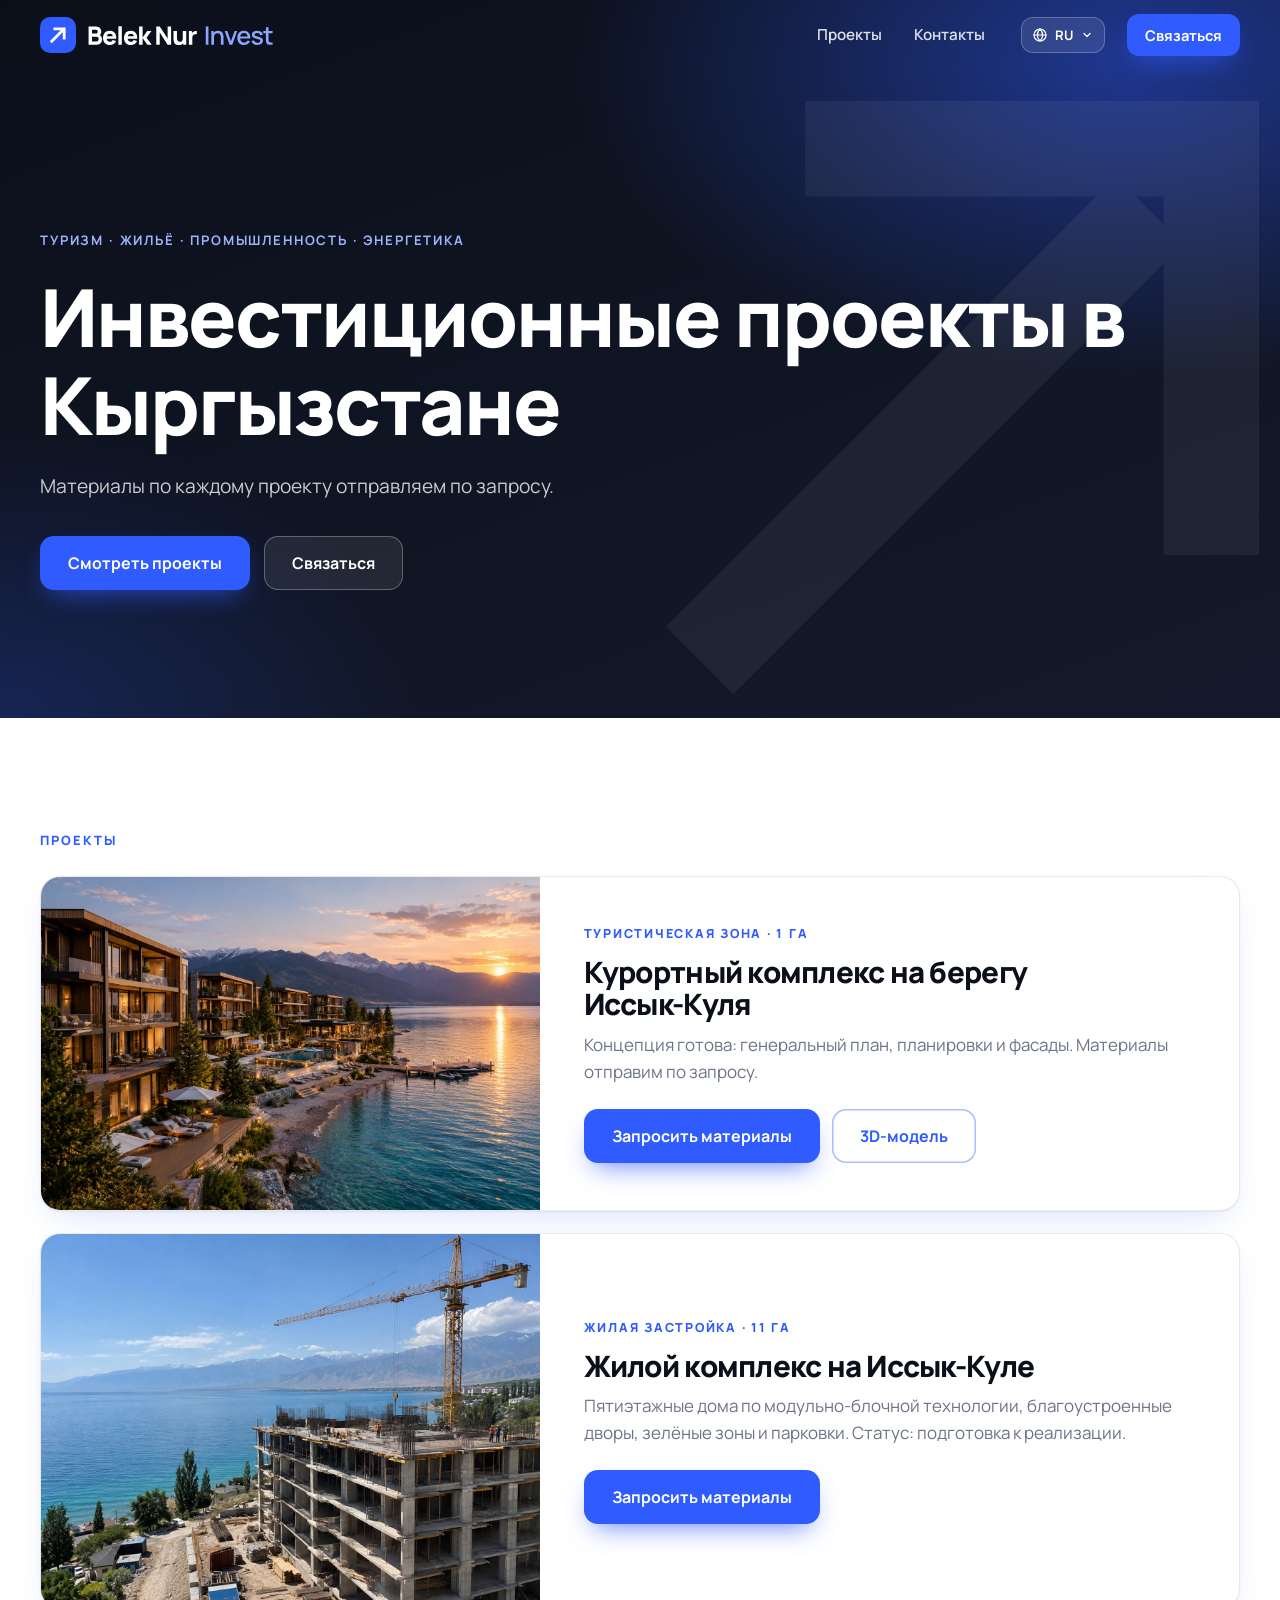
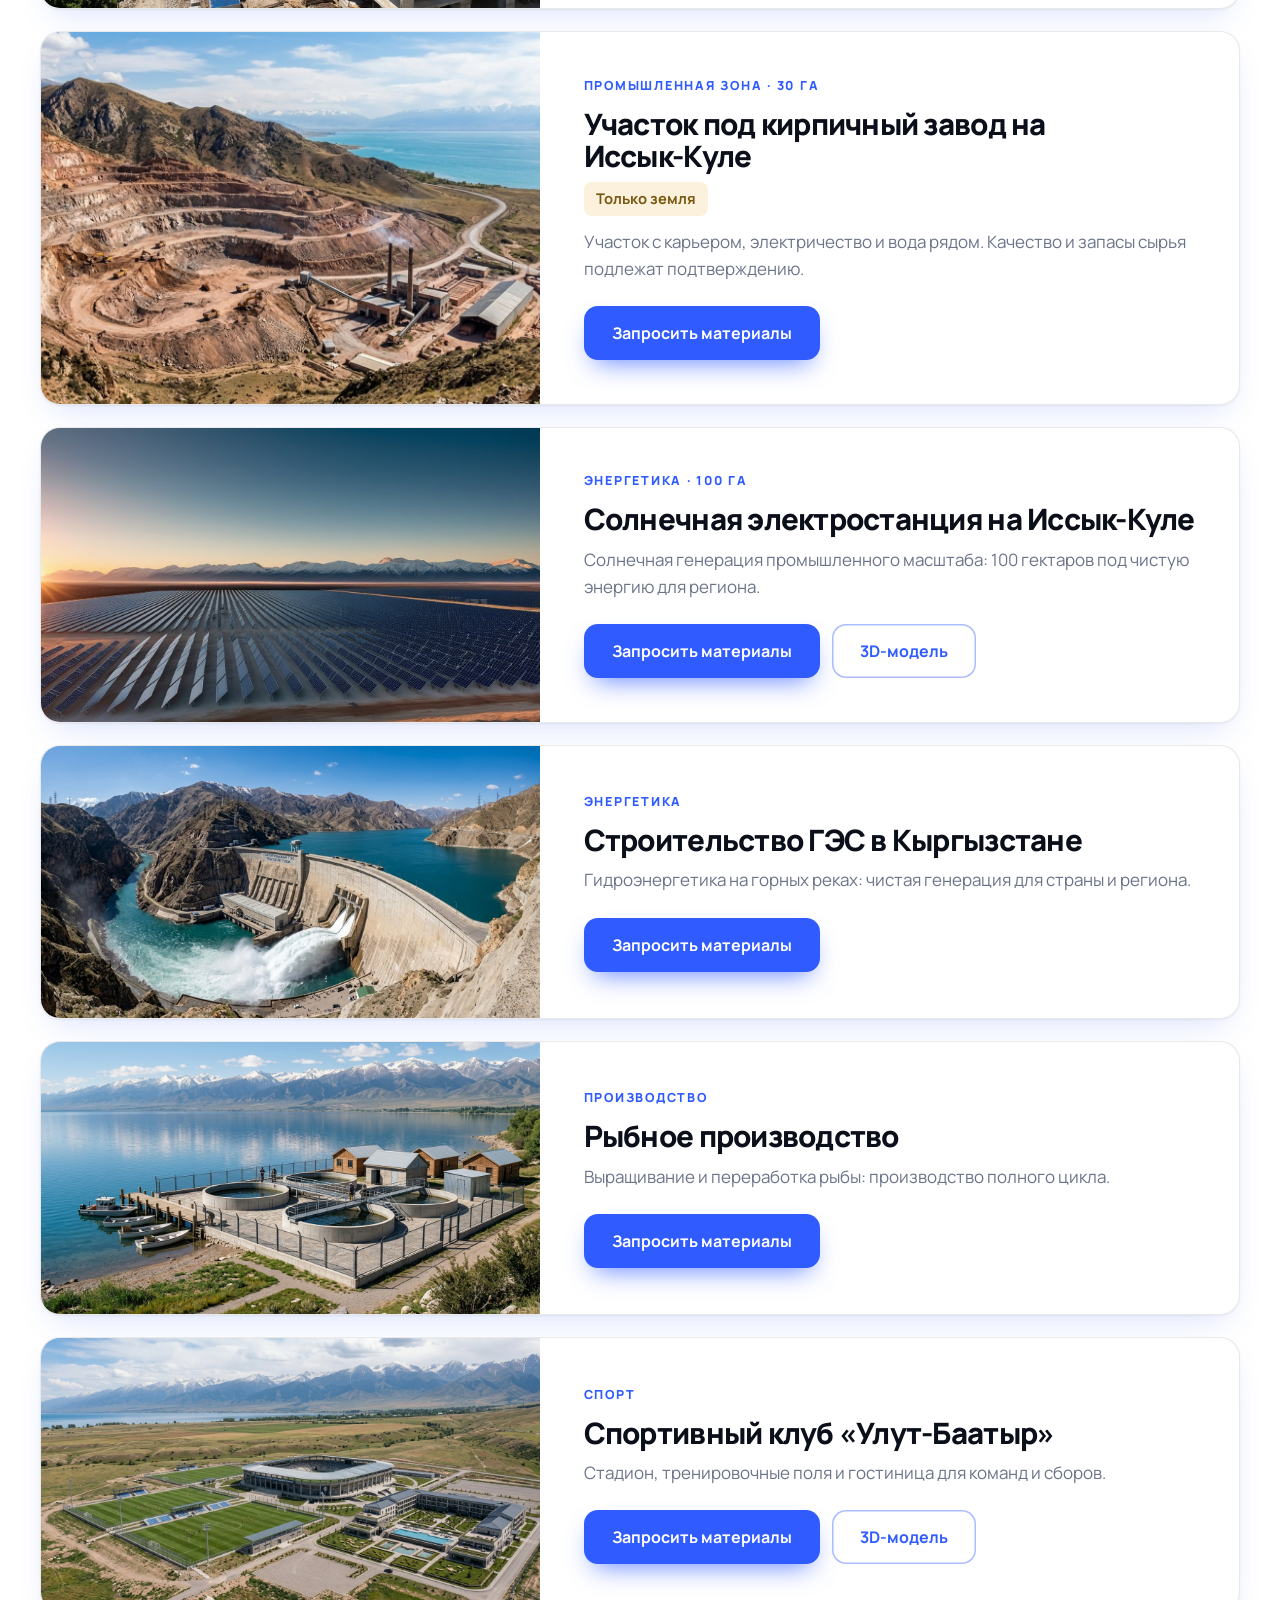
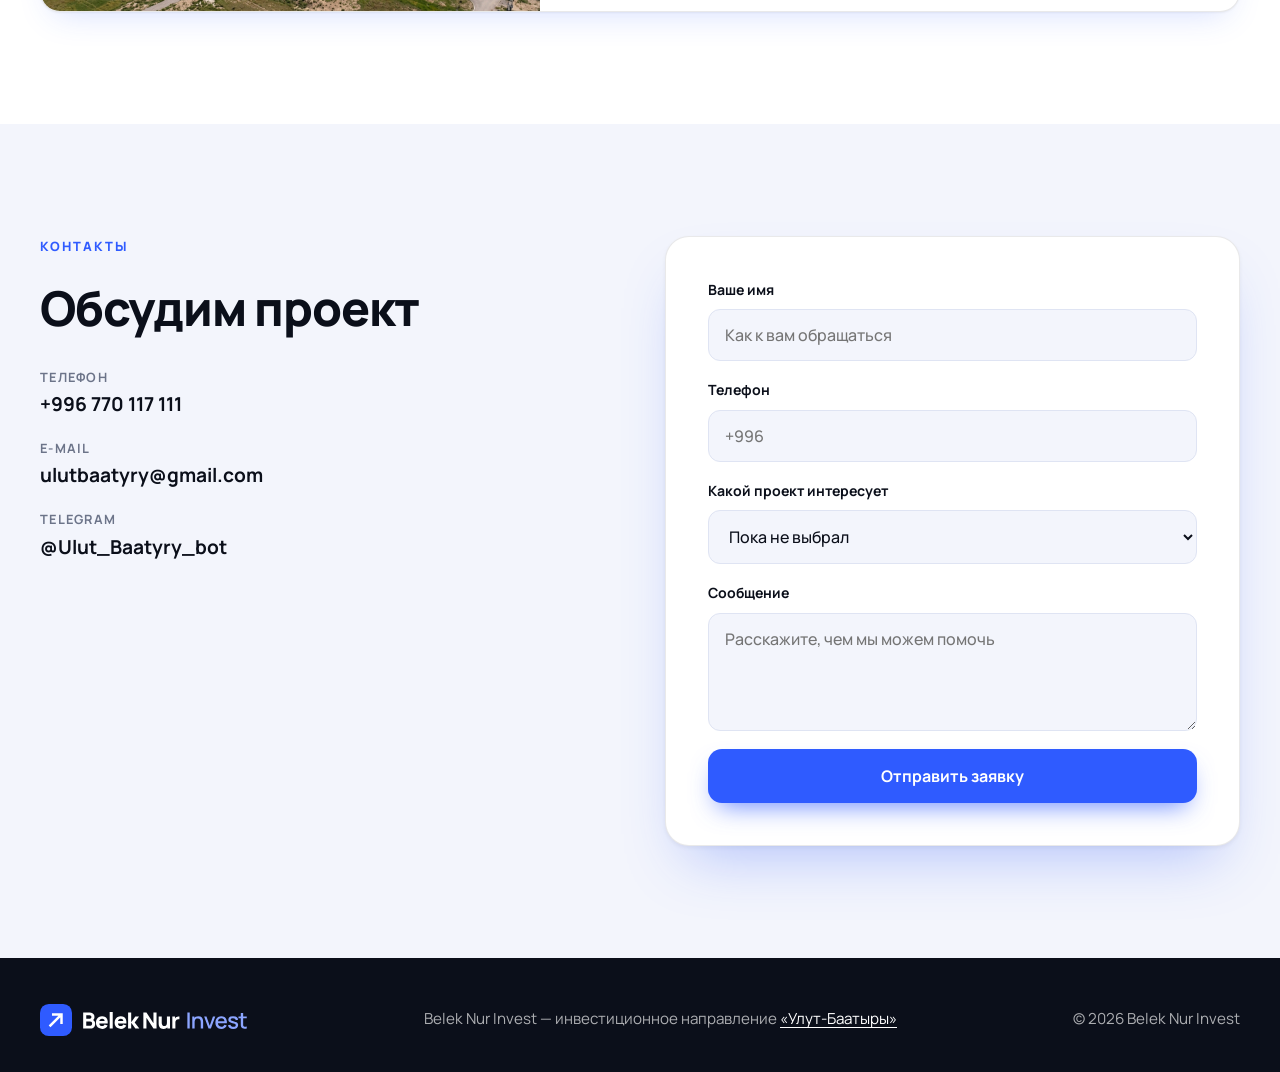
==== commit b49bd159: "Start screen without horseman splash, patriotic centre subtitle, 3D model buttons on investment card" ====
--- a/belek-nur-invest/index.html
+++ b/belek-nur-invest/index.html
@@ -71,7 +71,10 @@
               <h3 data-i18n="inv.title">Курортный комплекс на берегу <span class="nw">Иссык-Куля</span></h3>
               <p data-i18n="inv.text">Концепция готова: генеральный план, планировки и фасады. Материалы отправим по запросу.</p>
             </div>
-            <a href="#request" class="btn btn--primary" data-pick data-i18n="inv.cta">Запросить материалы</a>
+            <div class="project__acts">
+              <a href="#request" class="btn btn--primary" data-pick data-i18n="inv.cta">Запросить материалы</a>
+              <a href="https://etbhitro.github.io/pristan35/" class="btn btn--ghost" target="_blank" rel="noopener" data-i18n="inv.3d">3D-модель</a>
+            </div>
           </div>
         </article>
 
@@ -114,7 +117,10 @@
               <h3 data-i18n="inv4.title">Солнечная электростанция на <span class="nw">Иссык-Куле</span></h3>
               <p data-i18n="inv4.text">Солнечная генерация промышленного масштаба: 100 гектаров под чистую энергию для региона.</p>
             </div>
-            <a href="#request" class="btn btn--primary" data-pick data-i18n="inv.cta">Запросить материалы</a>
+            <div class="project__acts">
+              <a href="#request" class="btn btn--primary" data-pick data-i18n="inv.cta">Запросить материалы</a>
+              <a href="https://etbhitro.github.io/ses-100ga/" class="btn btn--ghost" target="_blank" rel="noopener" data-i18n="inv.3d">3D-модель</a>
+            </div>
           </div>
         </article>
 
@@ -156,7 +162,10 @@
               <h3 data-i18n="inv7.title">Спортивный клуб «Улут-Баатыр»</h3>
               <p data-i18n="inv7.text">Стадион, тренировочные поля и гостиница для команд и сборов.</p>
             </div>
-            <a href="#request" class="btn btn--primary" data-pick data-i18n="inv.cta">Запросить материалы</a>
+            <div class="project__acts">
+              <a href="#request" class="btn btn--primary" data-pick data-i18n="inv.cta">Запросить материалы</a>
+              <a href="https://etbhitro.github.io/ulutbatyr-3d-tour/" class="btn btn--ghost" target="_blank" rel="noopener" data-i18n="inv.3d">3D-модель</a>
+            </div>
           </div>
         </article>
       </div>
--- a/belek-nur-invest/styles.css
+++ b/belek-nur-invest/styles.css
@@ -103,6 +103,10 @@
 .project__tag { margin: 0 0 12px; font-size: .78rem; font-weight: 800; letter-spacing: .14em; text-transform: uppercase; color: var(--blue); }
 .project h3 { font-size: clamp(1.35rem, 2.3vw, 1.9rem); margin-bottom: 10px; }
 .project p:last-child { margin: 0; color: var(--muted); }
+.project__acts { display: flex; flex-wrap: wrap; gap: 12px; }
+/* на белой карточке «призрачная» кнопка — синяя обводка, а не белая */
+.project .btn--ghost { color: var(--blue); background: transparent; box-shadow: inset 0 0 0 1.5px rgba(47,91,255,.4); }
+.project .btn--ghost:hover { background: var(--mist); }
 .project .project__status { display: inline-block; margin: 0 0 12px; padding: 5px 12px; border-radius: 8px; background: #fbf1dc; color: #7a5810; font-weight: 700; font-size: .92rem; }
 
 /* ---------- Заявка ---------- */
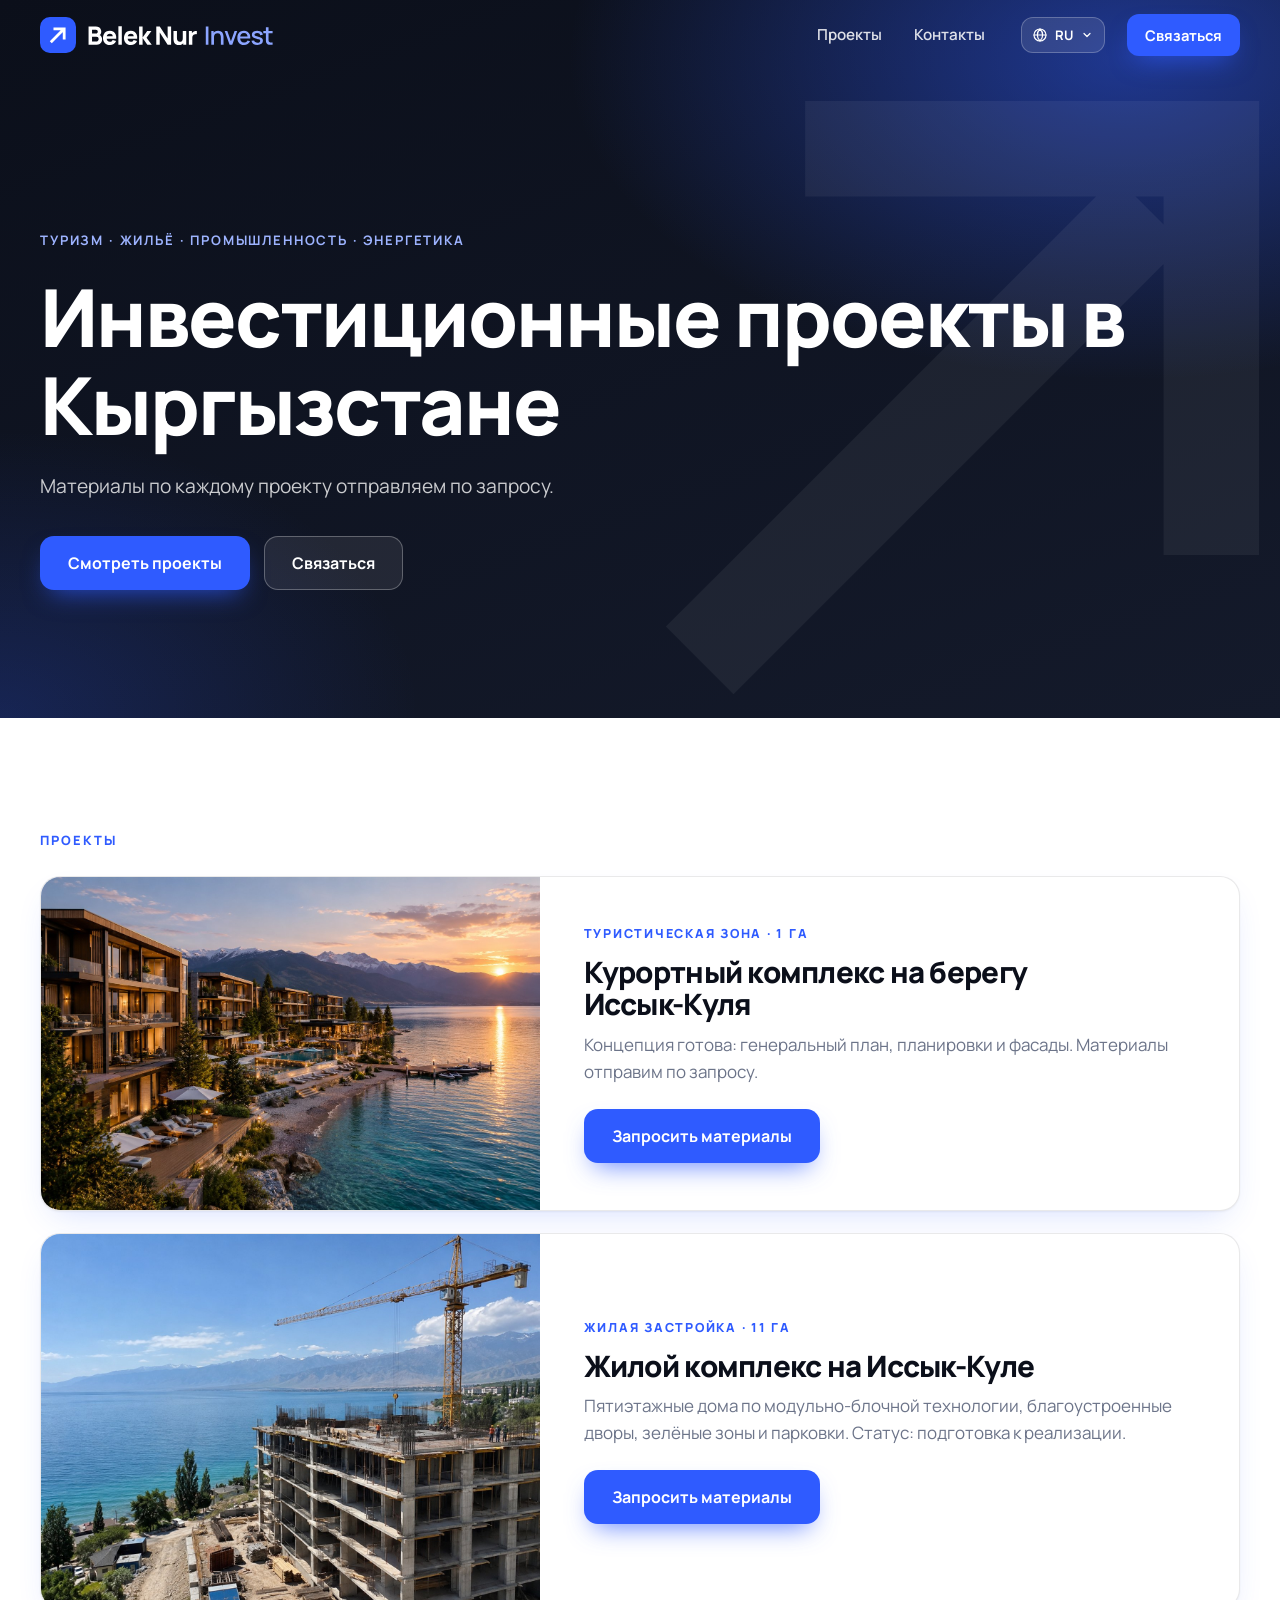
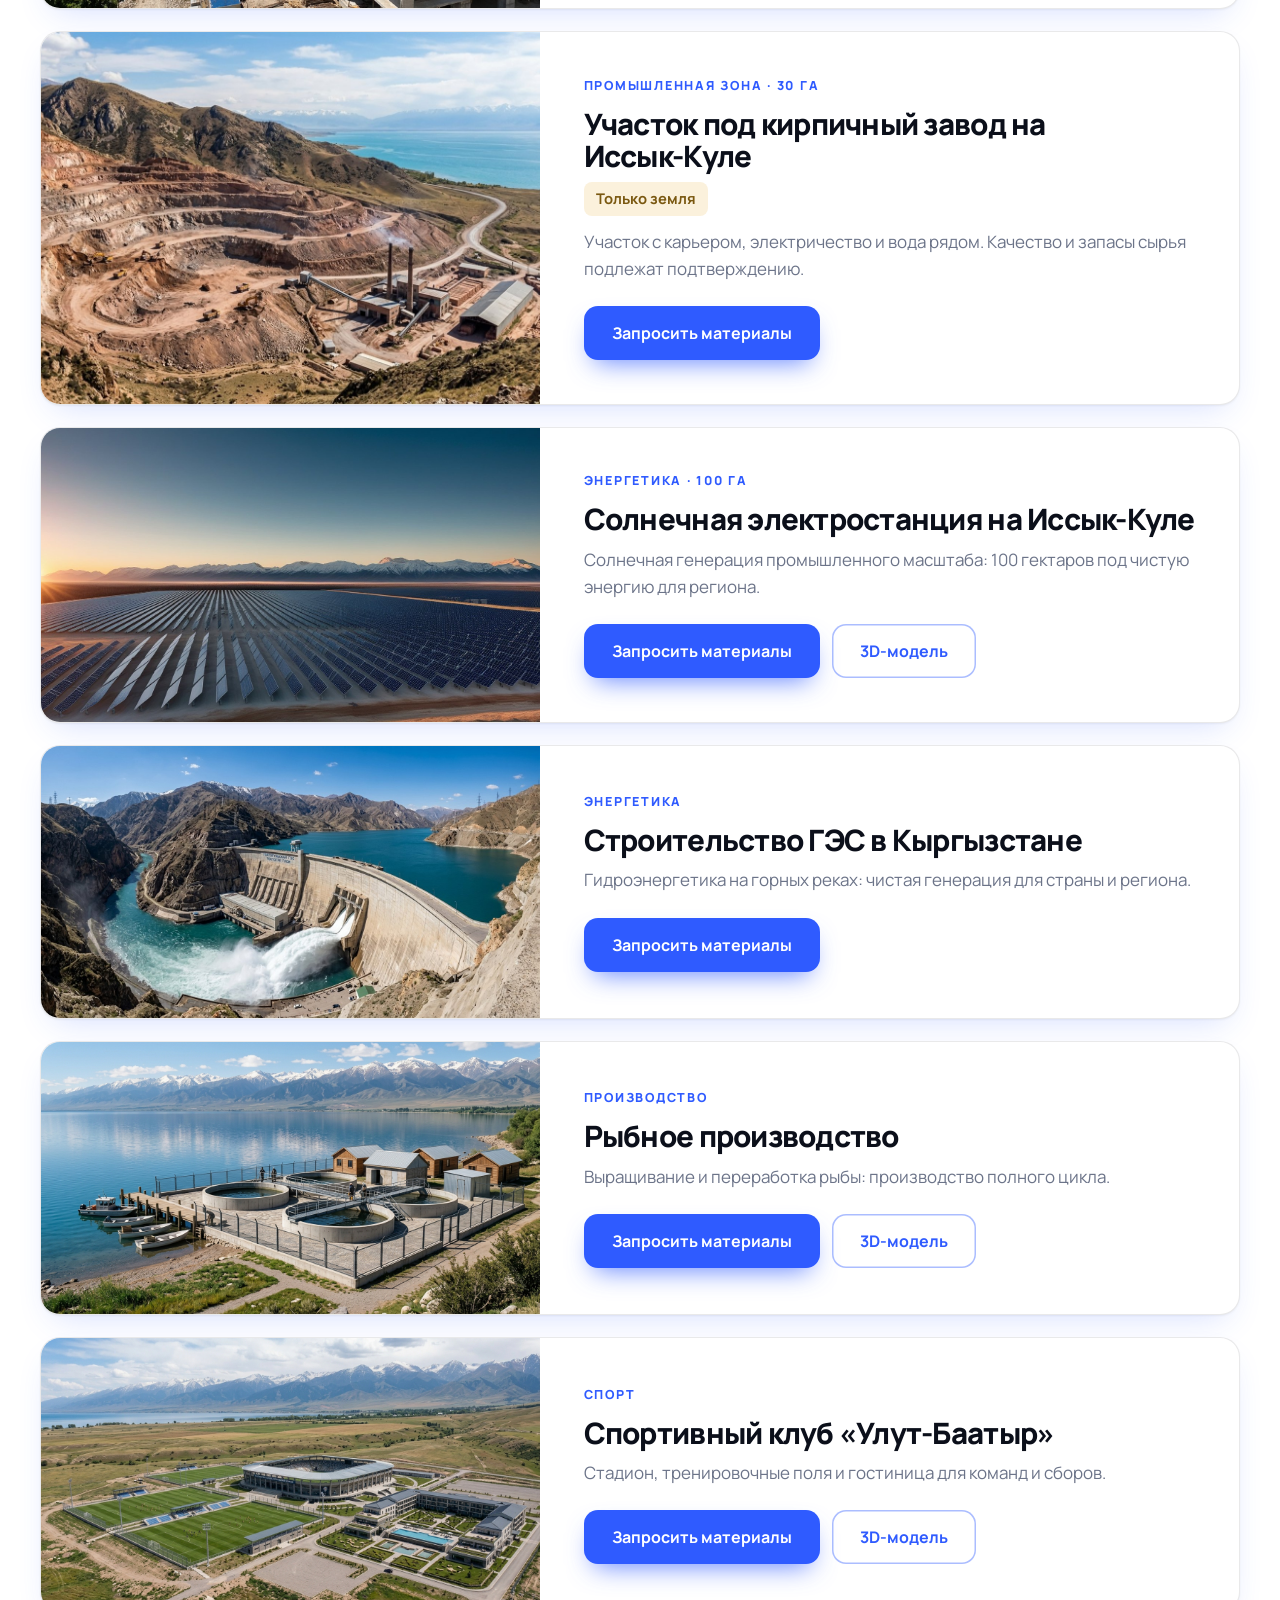
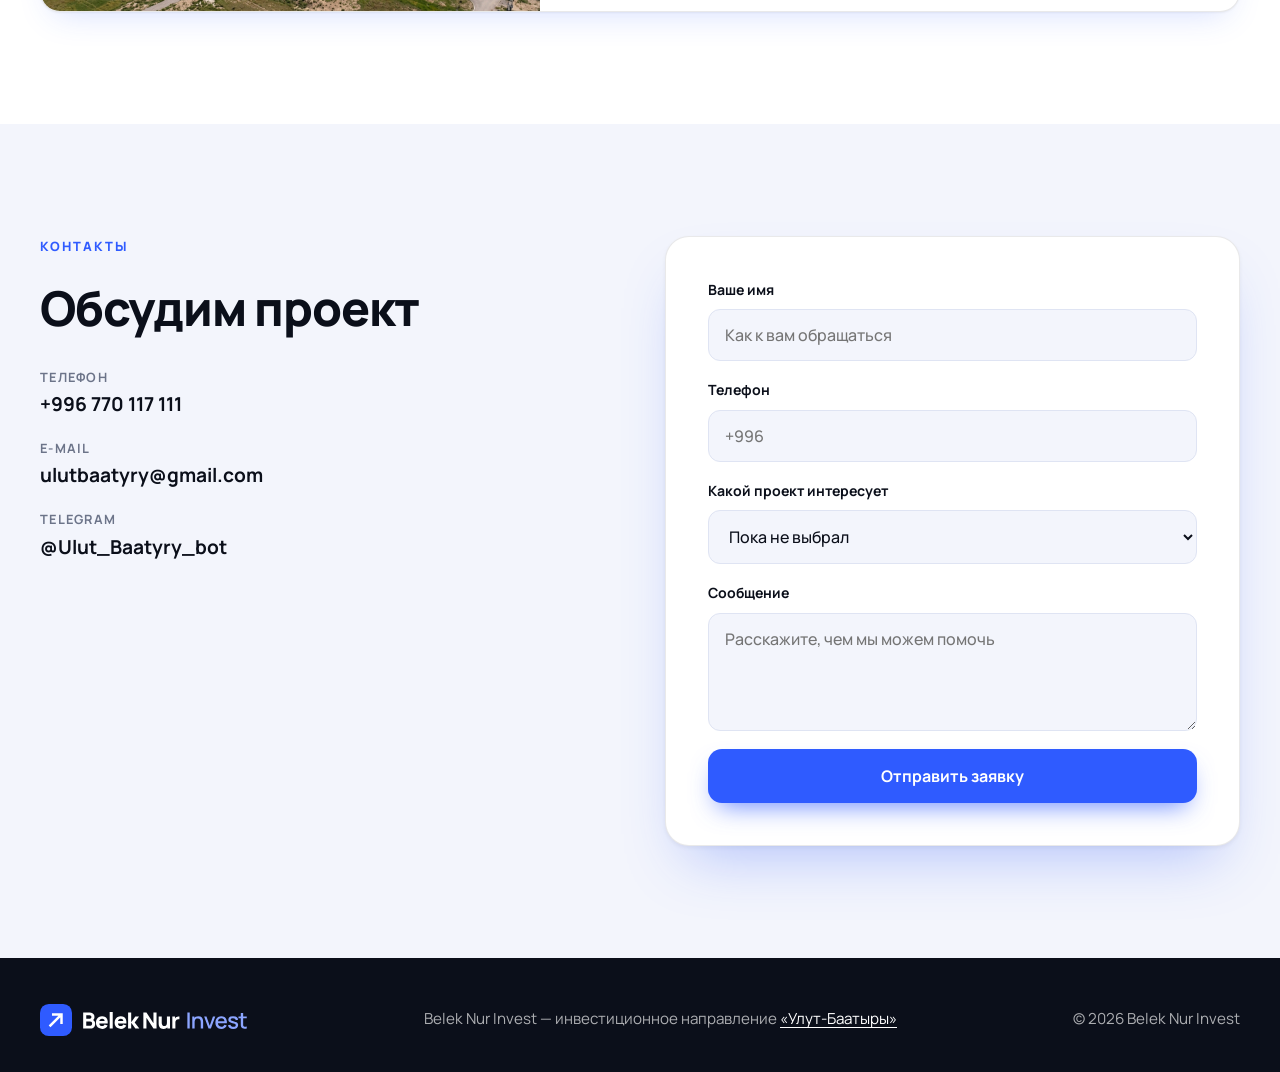
==== commit daf09767: "Pristan 35 3D link belongs to the fish production card, not the resort Co-Authored-By: Claude Opus 5" ====
--- a/belek-nur-invest/index.html
+++ b/belek-nur-invest/index.html
@@ -71,10 +71,7 @@
               <h3 data-i18n="inv.title">Курортный комплекс на берегу <span class="nw">Иссык-Куля</span></h3>
               <p data-i18n="inv.text">Концепция готова: генеральный план, планировки и фасады. Материалы отправим по запросу.</p>
             </div>
-            <div class="project__acts">
-              <a href="#request" class="btn btn--primary" data-pick data-i18n="inv.cta">Запросить материалы</a>
-              <a href="https://etbhitro.github.io/pristan35/" class="btn btn--ghost" target="_blank" rel="noopener" data-i18n="inv.3d">3D-модель</a>
-            </div>
+            <a href="#request" class="btn btn--primary" data-pick data-i18n="inv.cta">Запросить материалы</a>
           </div>
         </article>
 
@@ -148,7 +145,10 @@
               <h3 data-i18n="inv6.title">Рыбное производство</h3>
               <p data-i18n="inv6.text">Выращивание и переработка рыбы: производство полного цикла.</p>
             </div>
-            <a href="#request" class="btn btn--primary" data-pick data-i18n="inv.cta">Запросить материалы</a>
+            <div class="project__acts">
+              <a href="#request" class="btn btn--primary" data-pick data-i18n="inv.cta">Запросить материалы</a>
+              <a href="https://etbhitro.github.io/pristan35/" class="btn btn--ghost" target="_blank" rel="noopener" data-i18n="inv.3d">3D-модель</a>
+            </div>
           </div>
         </article>
 
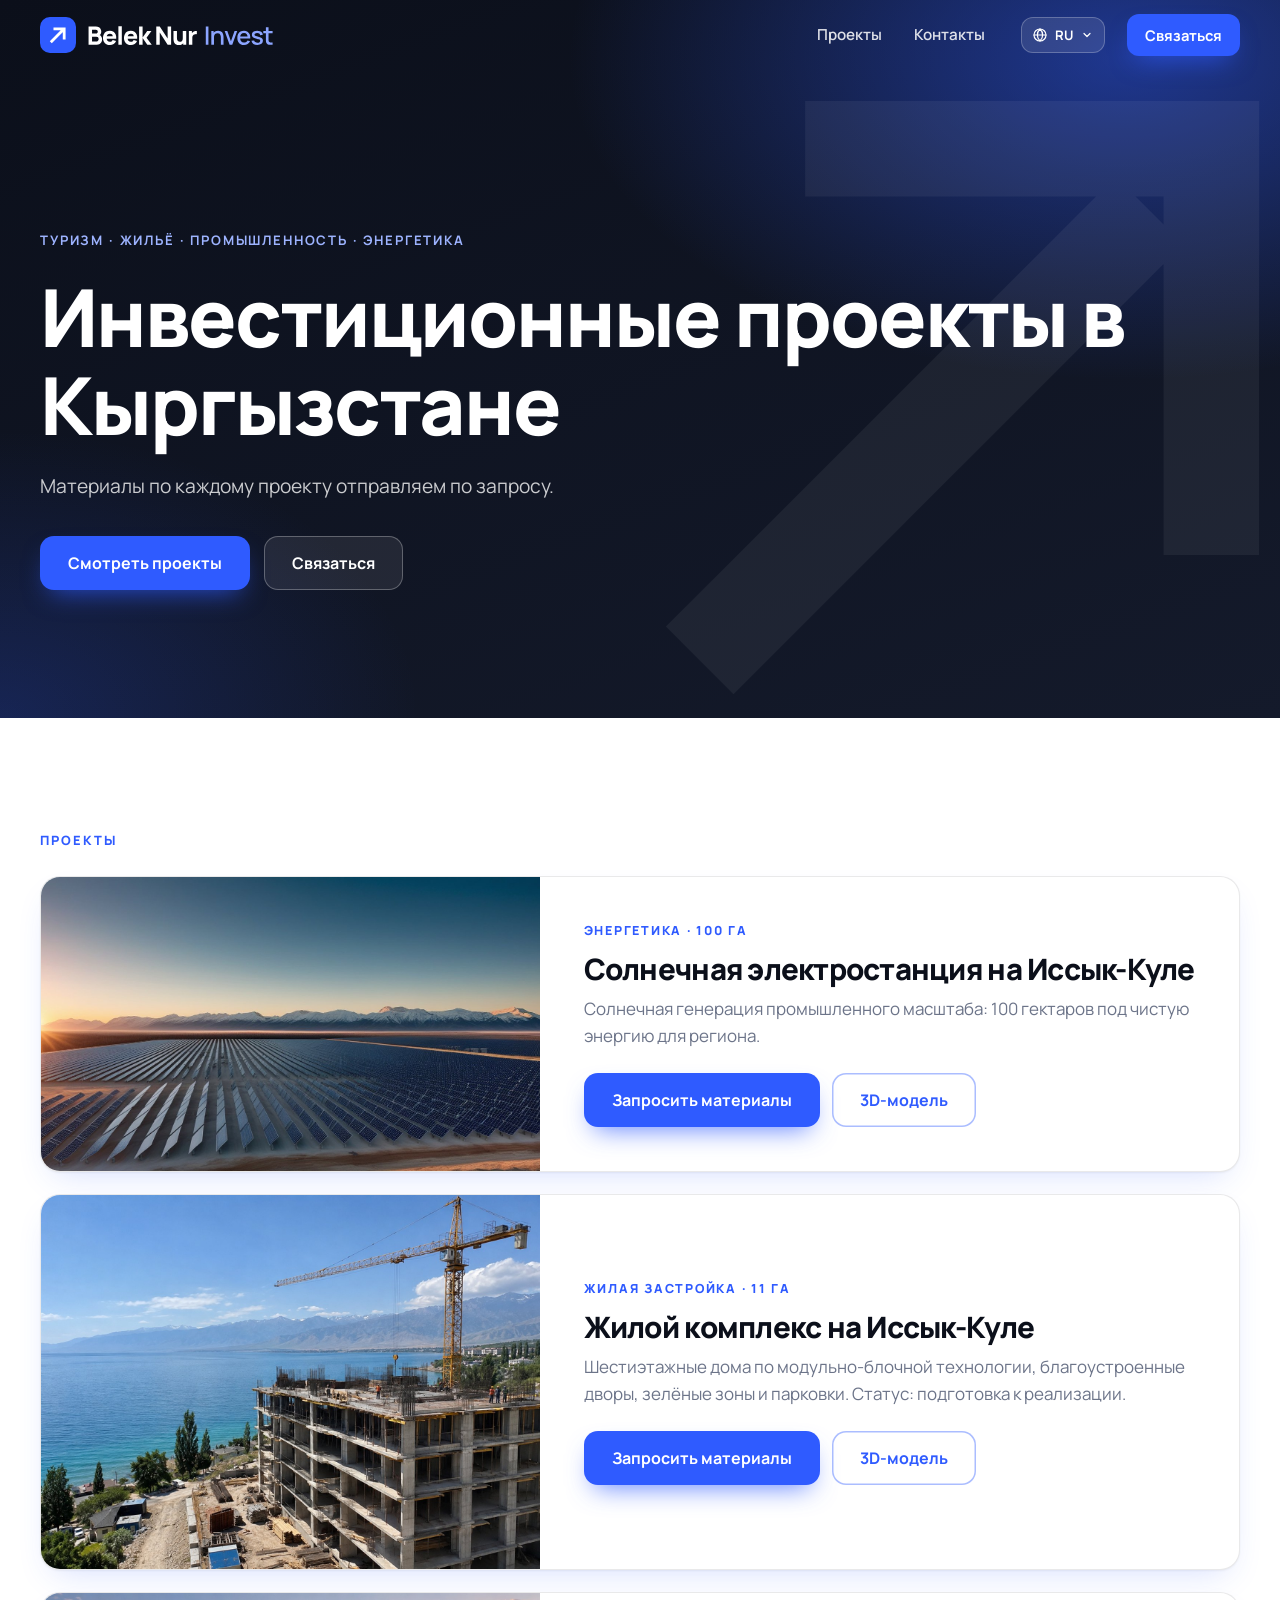
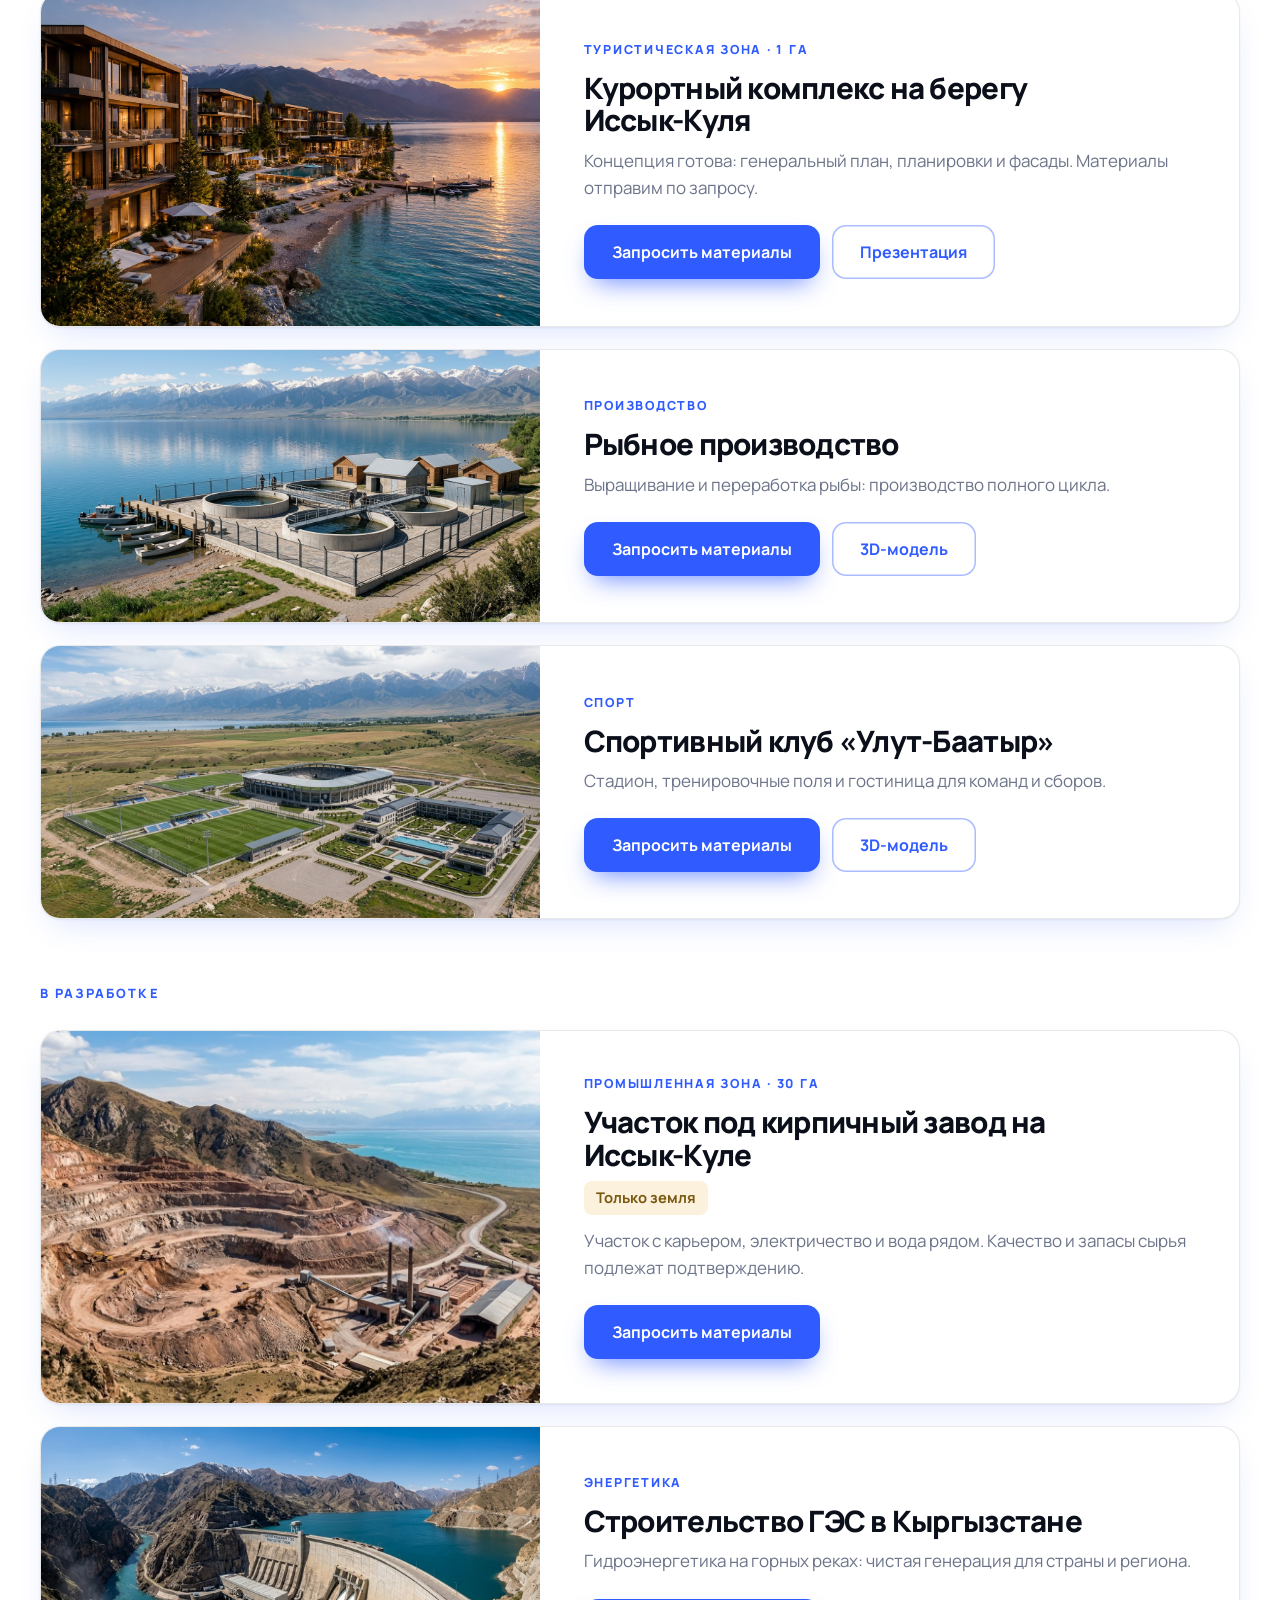
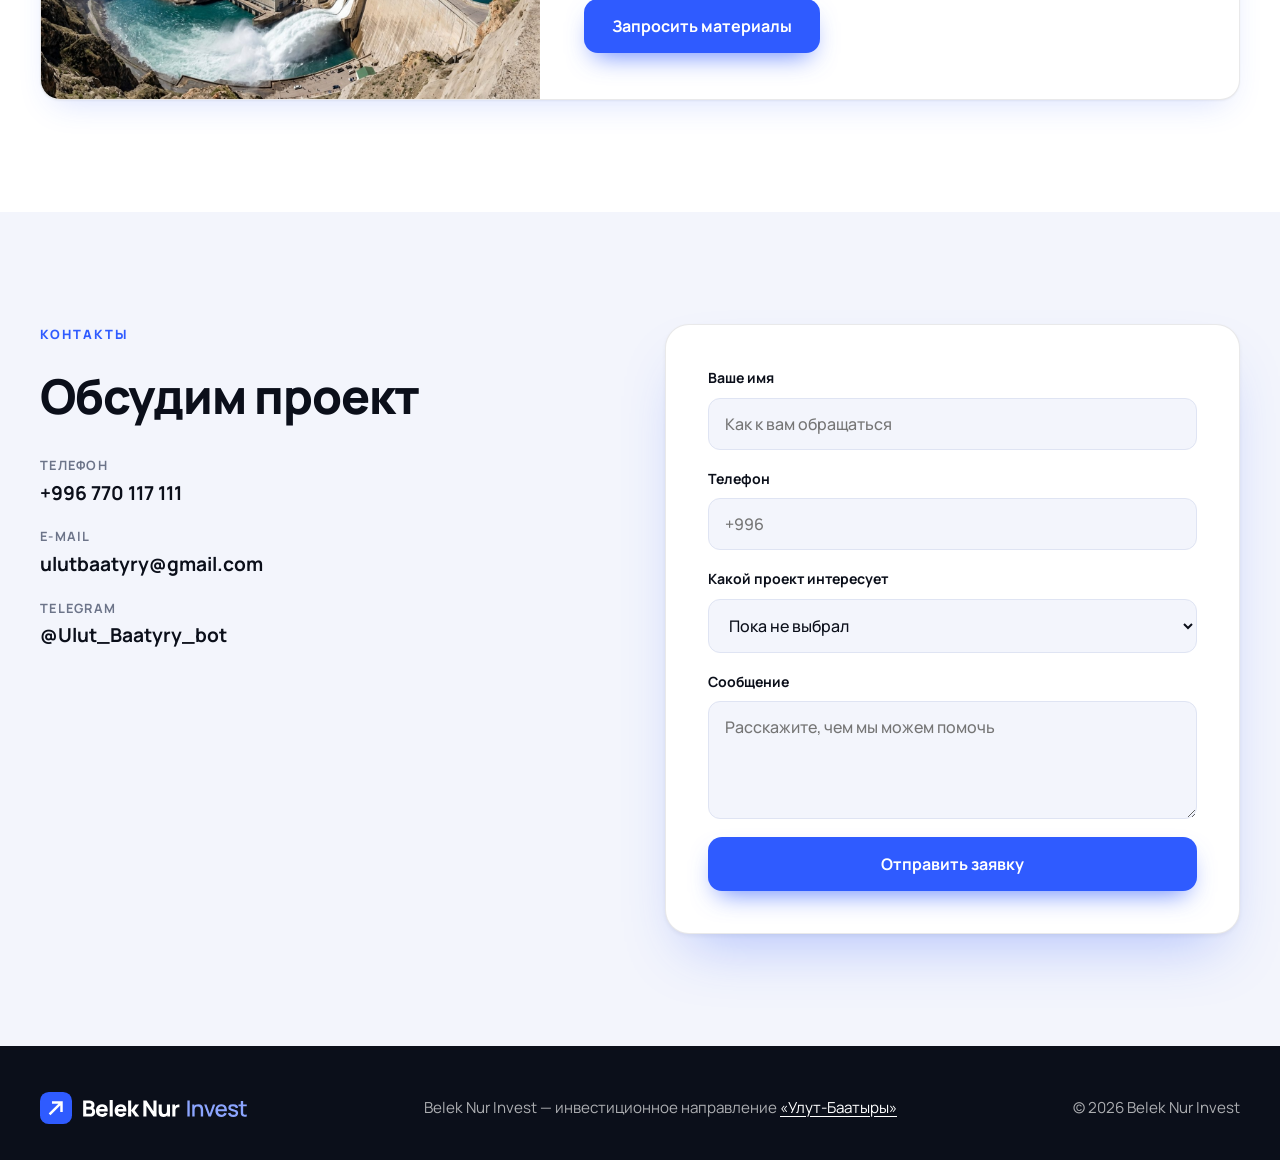
==== commit 25e7d182: "Investment page: projects with 3D/presentation first in the agreed order, rest under 'In development" ====
--- a/belek-nur-invest/index.html
+++ b/belek-nur-invest/index.html
@@ -63,6 +63,40 @@
         <p class="label" data-i18n="bl.projects">Проекты</p>
         <article class="project">
           <div class="project__cover">
+            <img src="../assets/projects/solar/view.jpg" alt="Поле солнечных панелей на фоне гор" width="1400" height="791" loading="lazy" data-i18n-attr="alt:inv4.cover_alt">
+          </div>
+          <div class="project__body">
+            <div>
+              <p class="project__tag" data-i18n="inv4.tag">Энергетика · 100 га</p>
+              <h3 data-i18n="inv4.title">Солнечная электростанция на <span class="nw">Иссык-Куле</span></h3>
+              <p data-i18n="inv4.text">Солнечная генерация промышленного масштаба: 100 гектаров под чистую энергию для региона.</p>
+            </div>
+            <div class="project__acts">
+              <a href="#request" class="btn btn--primary" data-pick data-i18n="inv.cta">Запросить материалы</a>
+              <a href="https://etbhitro.github.io/ses-100ga/" class="btn btn--ghost" target="_blank" rel="noopener" data-i18n="inv.3d">3D-модель</a>
+            </div>
+          </div>
+        </article>
+
+        <article class="project">
+          <div class="project__cover">
+            <img class="project__img--right" src="../assets/projects/residential/view.jpg" alt="Строительство жилого дома на берегу озера" width="1400" height="1050" loading="lazy" data-i18n-attr="alt:inv2.cover_alt">
+          </div>
+          <div class="project__body">
+            <div>
+              <p class="project__tag" data-i18n="inv2.tag">Жилая застройка · 11 га</p>
+              <h3 data-i18n="inv2.title">Жилой комплекс на <span class="nw">Иссык-Куле</span></h3>
+              <p data-i18n="inv2.text">Шестиэтажные дома по модульно-блочной технологии, благоустроенные дворы, зелёные зоны и парковки. Статус: подготовка к реализации.</p>
+            </div>
+            <div class="project__acts">
+              <a href="#request" class="btn btn--primary" data-pick data-i18n="inv.cta">Запросить материалы</a>
+              <a href="https://etbhitro.github.io/residential-11ga/" class="btn btn--ghost" target="_blank" rel="noopener" data-i18n="inv.3d">3D-модель</a>
+            </div>
+          </div>
+        </article>
+
+        <article class="project">
+          <div class="project__cover">
             <img src="../assets/projects/korumdu/view.jpg" alt="Курортный комплекс на берегу озера на закате" width="1400" height="933" loading="lazy" data-i18n-attr="alt:inv.cover_alt">
           </div>
           <div class="project__body">
@@ -71,23 +105,48 @@
               <h3 data-i18n="inv.title">Курортный комплекс на берегу <span class="nw">Иссык-Куля</span></h3>
               <p data-i18n="inv.text">Концепция готова: генеральный план, планировки и фасады. Материалы отправим по запросу.</p>
             </div>
-            <a href="#request" class="btn btn--primary" data-pick data-i18n="inv.cta">Запросить материалы</a>
-          </div>
-        </article>
-
-        <article class="project">
-          <div class="project__cover">
-            <img class="project__img--right" src="../assets/projects/residential/view.jpg" alt="Строительство жилого дома на берегу озера" width="1400" height="1050" loading="lazy" data-i18n-attr="alt:inv2.cover_alt">
-          </div>
-          <div class="project__body">
-            <div>
-              <p class="project__tag" data-i18n="inv2.tag">Жилая застройка · 11 га</p>
-              <h3 data-i18n="inv2.title">Жилой комплекс на <span class="nw">Иссык-Куле</span></h3>
-              <p data-i18n="inv2.text">Пятиэтажные дома по модульно-блочной технологии, благоустроенные дворы, зелёные зоны и парковки. Статус: подготовка к реализации.</p>
-            </div>
-            <a href="#request" class="btn btn--primary" data-pick data-i18n="inv.cta">Запросить материалы</a>
-          </div>
-        </article>
+            <div class="project__acts">
+              <a href="#request" class="btn btn--primary" data-pick data-i18n="inv.cta">Запросить материалы</a>
+              <a href="https://etbhitro.github.io/korumdu-1ga/" class="btn btn--ghost" target="_blank" rel="noopener" data-i18n="inv.deck">Презентация</a>
+            </div>
+          </div>
+        </article>
+
+        <article class="project">
+          <div class="project__cover">
+            <img src="../assets/projects/fish/view.jpg" alt="Рыбное хозяйство с бассейнами на берегу озера" width="1408" height="768" loading="lazy" data-i18n-attr="alt:inv6.cover_alt">
+          </div>
+          <div class="project__body">
+            <div>
+              <p class="project__tag" data-i18n="inv6.tag">Производство</p>
+              <h3 data-i18n="inv6.title">Рыбное производство</h3>
+              <p data-i18n="inv6.text">Выращивание и переработка рыбы: производство полного цикла.</p>
+            </div>
+            <div class="project__acts">
+              <a href="#request" class="btn btn--primary" data-pick data-i18n="inv.cta">Запросить материалы</a>
+              <a href="https://etbhitro.github.io/pristan35/" class="btn btn--ghost" target="_blank" rel="noopener" data-i18n="inv.3d">3D-модель</a>
+            </div>
+          </div>
+        </article>
+
+        <article class="project">
+          <div class="project__cover">
+            <img src="../assets/projects/sport-club/view.jpg" alt="Спортивный комплекс со стадионом и полями на фоне гор" width="1408" height="768" loading="lazy" data-i18n-attr="alt:inv7.cover_alt">
+          </div>
+          <div class="project__body">
+            <div>
+              <p class="project__tag" data-i18n="inv7.tag">Спорт</p>
+              <h3 data-i18n="inv7.title">Спортивный клуб «Улут-Баатыр»</h3>
+              <p data-i18n="inv7.text">Стадион, тренировочные поля и гостиница для команд и сборов.</p>
+            </div>
+            <div class="project__acts">
+              <a href="#request" class="btn btn--primary" data-pick data-i18n="inv.cta">Запросить материалы</a>
+              <a href="https://etbhitro.github.io/ulutbatyr-3d-tour/" class="btn btn--ghost" target="_blank" rel="noopener" data-i18n="inv.3d">3D-модель</a>
+            </div>
+          </div>
+        </article>
+
+        <p class="label projects__dev" data-i18n="inv.dev">В разработке</p>
 
         <article class="project">
           <div class="project__cover">
@@ -106,23 +165,6 @@
 
         <article class="project">
           <div class="project__cover">
-            <img src="../assets/projects/solar/view.jpg" alt="Поле солнечных панелей на фоне гор" width="1400" height="791" loading="lazy" data-i18n-attr="alt:inv4.cover_alt">
-          </div>
-          <div class="project__body">
-            <div>
-              <p class="project__tag" data-i18n="inv4.tag">Энергетика · 100 га</p>
-              <h3 data-i18n="inv4.title">Солнечная электростанция на <span class="nw">Иссык-Куле</span></h3>
-              <p data-i18n="inv4.text">Солнечная генерация промышленного масштаба: 100 гектаров под чистую энергию для региона.</p>
-            </div>
-            <div class="project__acts">
-              <a href="#request" class="btn btn--primary" data-pick data-i18n="inv.cta">Запросить материалы</a>
-              <a href="https://etbhitro.github.io/ses-100ga/" class="btn btn--ghost" target="_blank" rel="noopener" data-i18n="inv.3d">3D-модель</a>
-            </div>
-          </div>
-        </article>
-
-        <article class="project">
-          <div class="project__cover">
             <img class="project__img--right" src="../assets/projects/hydro/view.jpg" alt="Плотина гидроэлектростанции в горном ущелье" width="1400" height="764" loading="lazy" data-i18n-attr="alt:inv5.cover_alt">
           </div>
           <div class="project__body">
@@ -132,40 +174,6 @@
               <p data-i18n="inv5.text">Гидроэнергетика на горных реках: чистая генерация для страны и региона.</p>
             </div>
             <a href="#request" class="btn btn--primary" data-pick data-i18n="inv.cta">Запросить материалы</a>
-          </div>
-        </article>
-
-        <article class="project">
-          <div class="project__cover">
-            <img src="../assets/projects/fish/view.jpg" alt="Рыбное хозяйство с бассейнами на берегу озера" width="1408" height="768" loading="lazy" data-i18n-attr="alt:inv6.cover_alt">
-          </div>
-          <div class="project__body">
-            <div>
-              <p class="project__tag" data-i18n="inv6.tag">Производство</p>
-              <h3 data-i18n="inv6.title">Рыбное производство</h3>
-              <p data-i18n="inv6.text">Выращивание и переработка рыбы: производство полного цикла.</p>
-            </div>
-            <div class="project__acts">
-              <a href="#request" class="btn btn--primary" data-pick data-i18n="inv.cta">Запросить материалы</a>
-              <a href="https://etbhitro.github.io/pristan35/" class="btn btn--ghost" target="_blank" rel="noopener" data-i18n="inv.3d">3D-модель</a>
-            </div>
-          </div>
-        </article>
-
-        <article class="project">
-          <div class="project__cover">
-            <img src="../assets/projects/sport-club/view.jpg" alt="Спортивный комплекс со стадионом и полями на фоне гор" width="1408" height="768" loading="lazy" data-i18n-attr="alt:inv7.cover_alt">
-          </div>
-          <div class="project__body">
-            <div>
-              <p class="project__tag" data-i18n="inv7.tag">Спорт</p>
-              <h3 data-i18n="inv7.title">Спортивный клуб «Улут-Баатыр»</h3>
-              <p data-i18n="inv7.text">Стадион, тренировочные поля и гостиница для команд и сборов.</p>
-            </div>
-            <div class="project__acts">
-              <a href="#request" class="btn btn--primary" data-pick data-i18n="inv.cta">Запросить материалы</a>
-              <a href="https://etbhitro.github.io/ulutbatyr-3d-tour/" class="btn btn--ghost" target="_blank" rel="noopener" data-i18n="inv.3d">3D-модель</a>
-            </div>
           </div>
         </article>
       </div>
--- a/belek-nur-invest/styles.css
+++ b/belek-nur-invest/styles.css
@@ -104,6 +104,8 @@
 .project h3 { font-size: clamp(1.35rem, 2.3vw, 1.9rem); margin-bottom: 10px; }
 .project p:last-child { margin: 0; color: var(--muted); }
 .project__acts { display: flex; flex-wrap: wrap; gap: 12px; }
+/* проекты без 3D идут ниже, под этой подписью */
+.projects__dev { margin-top: 64px; }
 /* на белой карточке «призрачная» кнопка — синяя обводка, а не белая */
 .project .btn--ghost { color: var(--blue); background: transparent; box-shadow: inset 0 0 0 1.5px rgba(47,91,255,.4); }
 .project .btn--ghost:hover { background: var(--mist); }
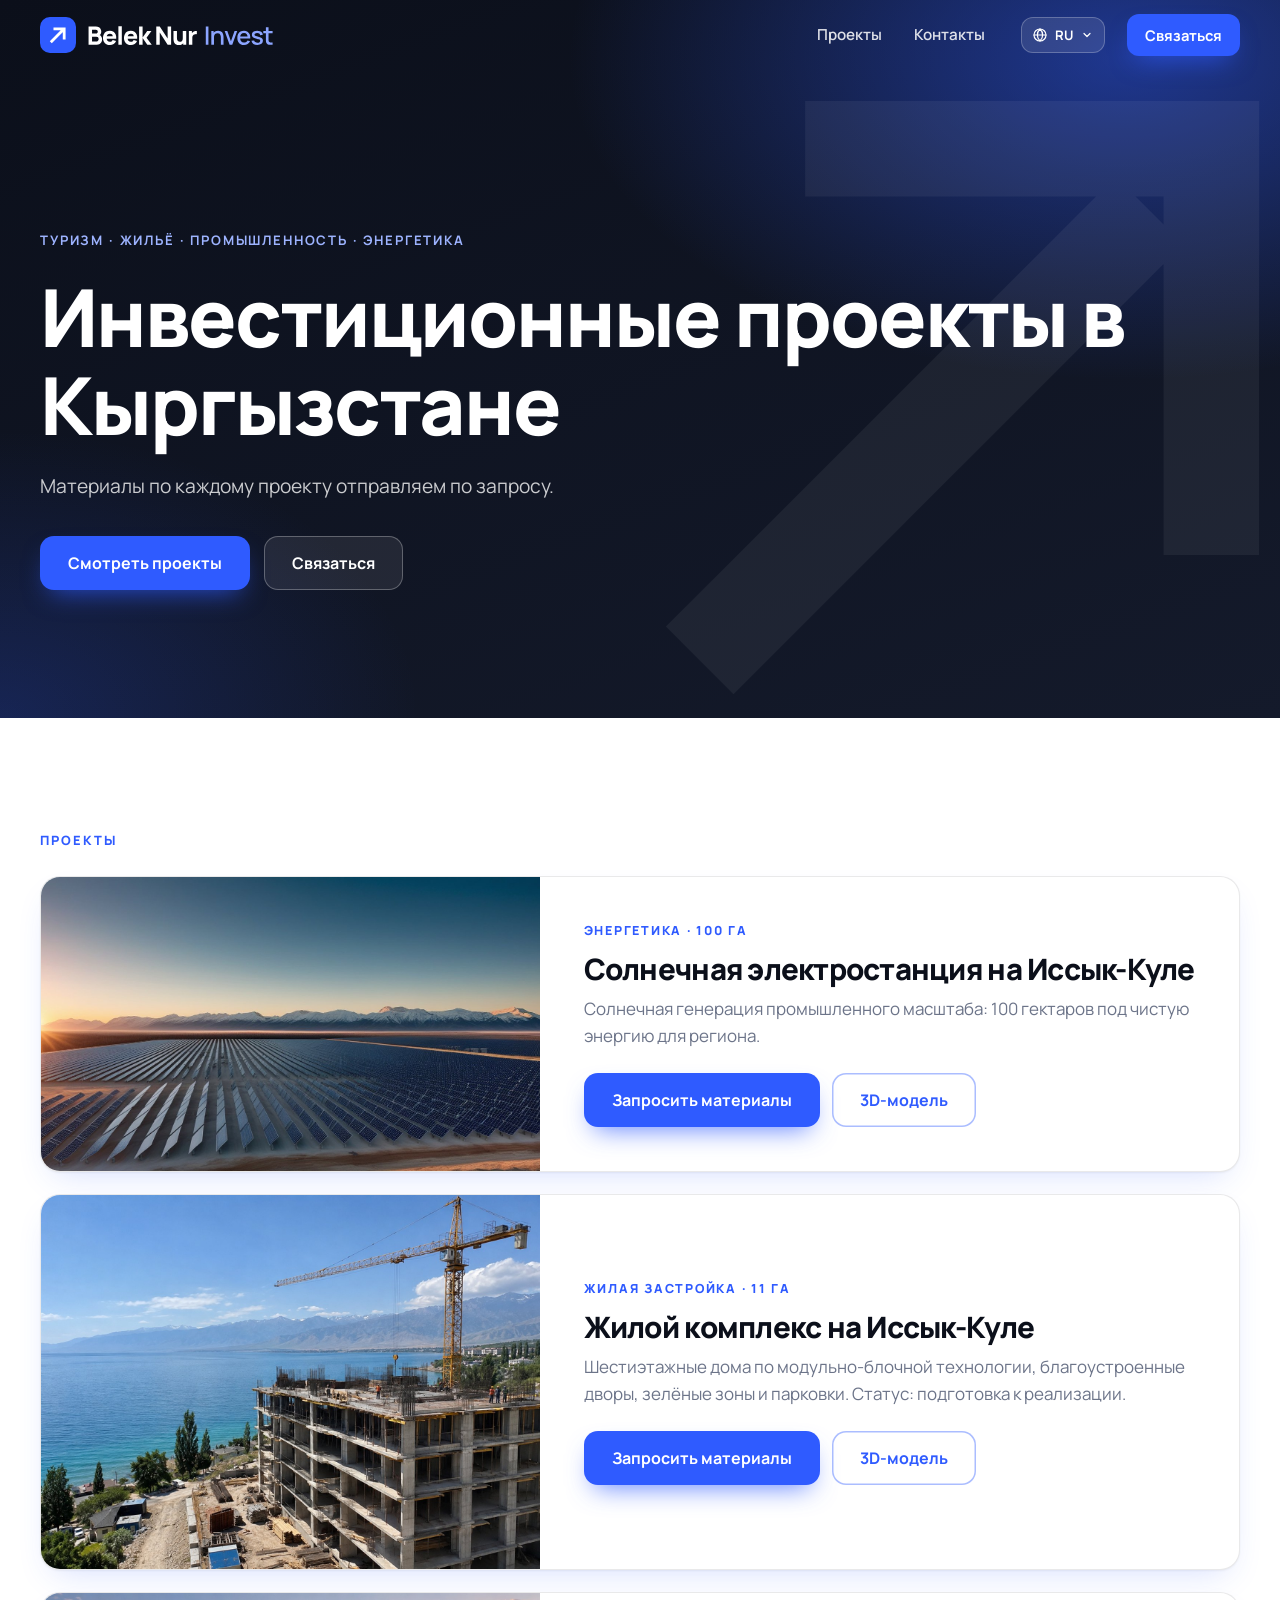
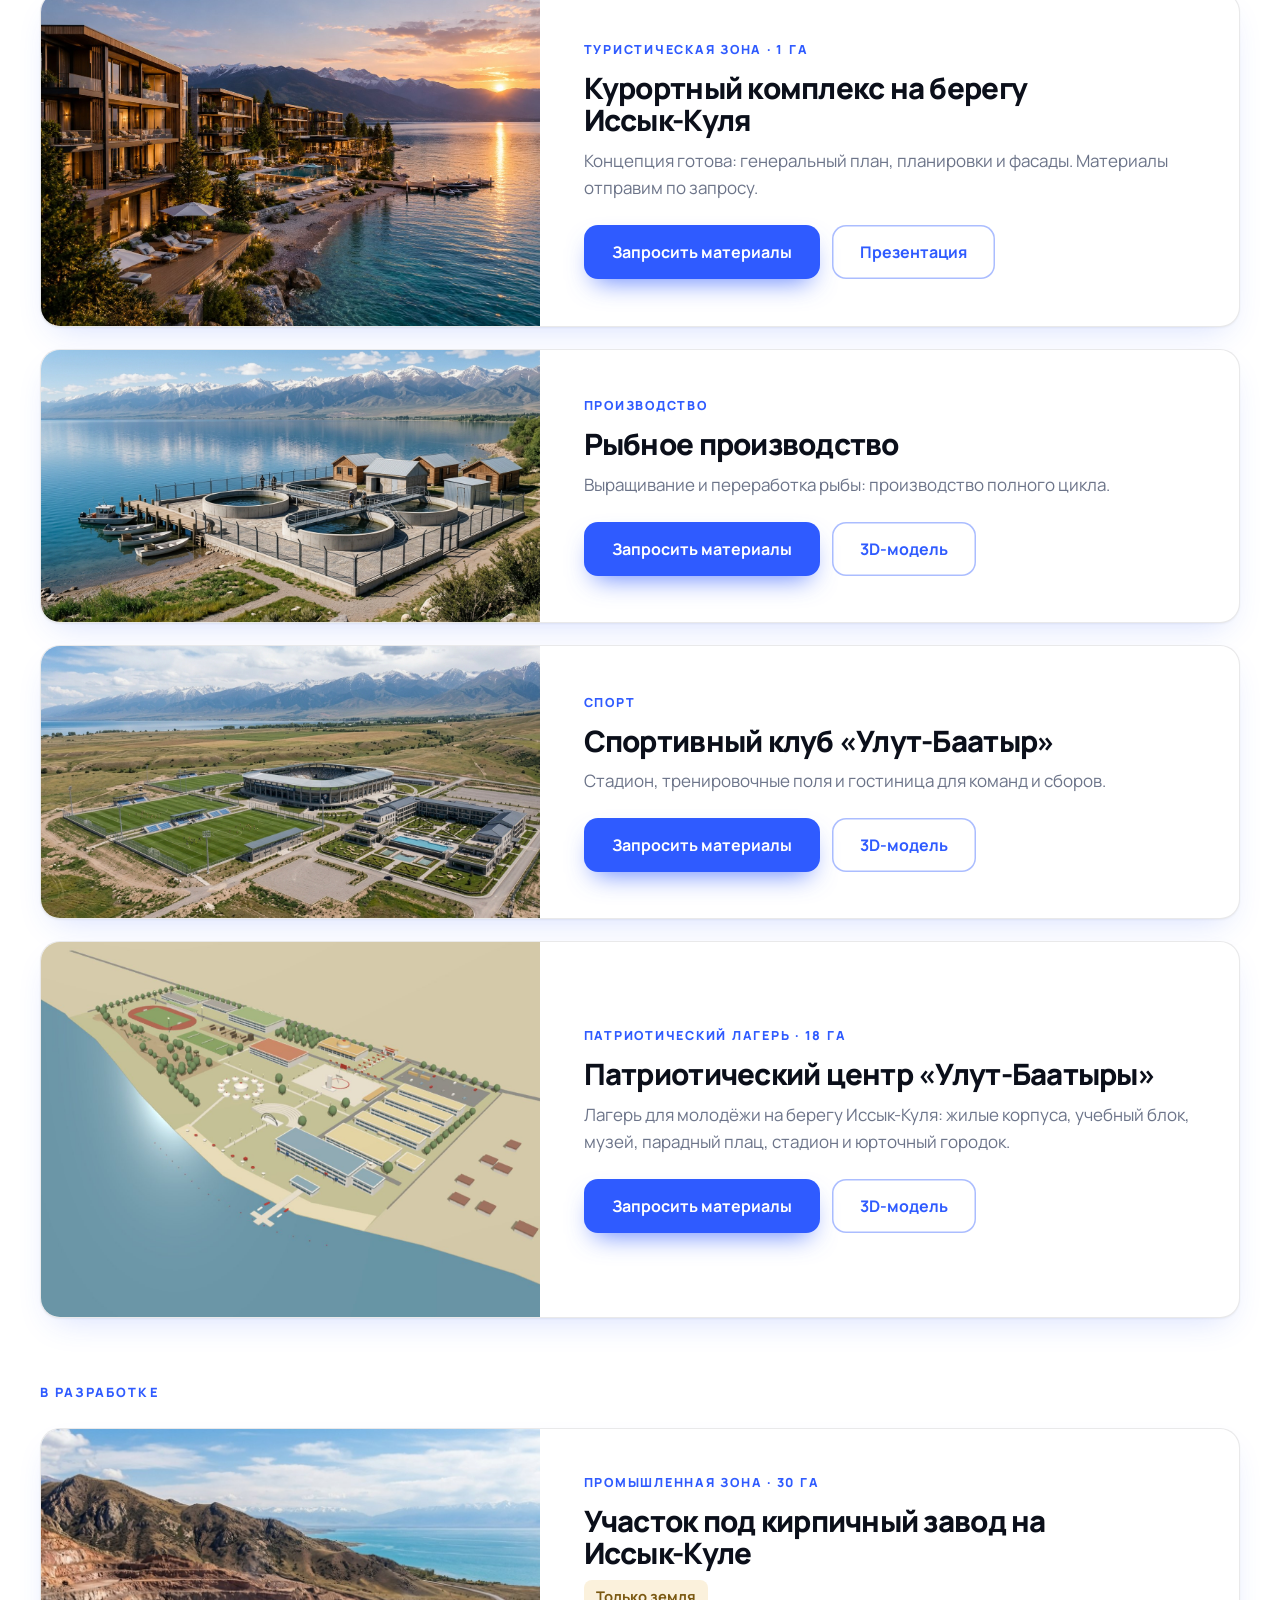
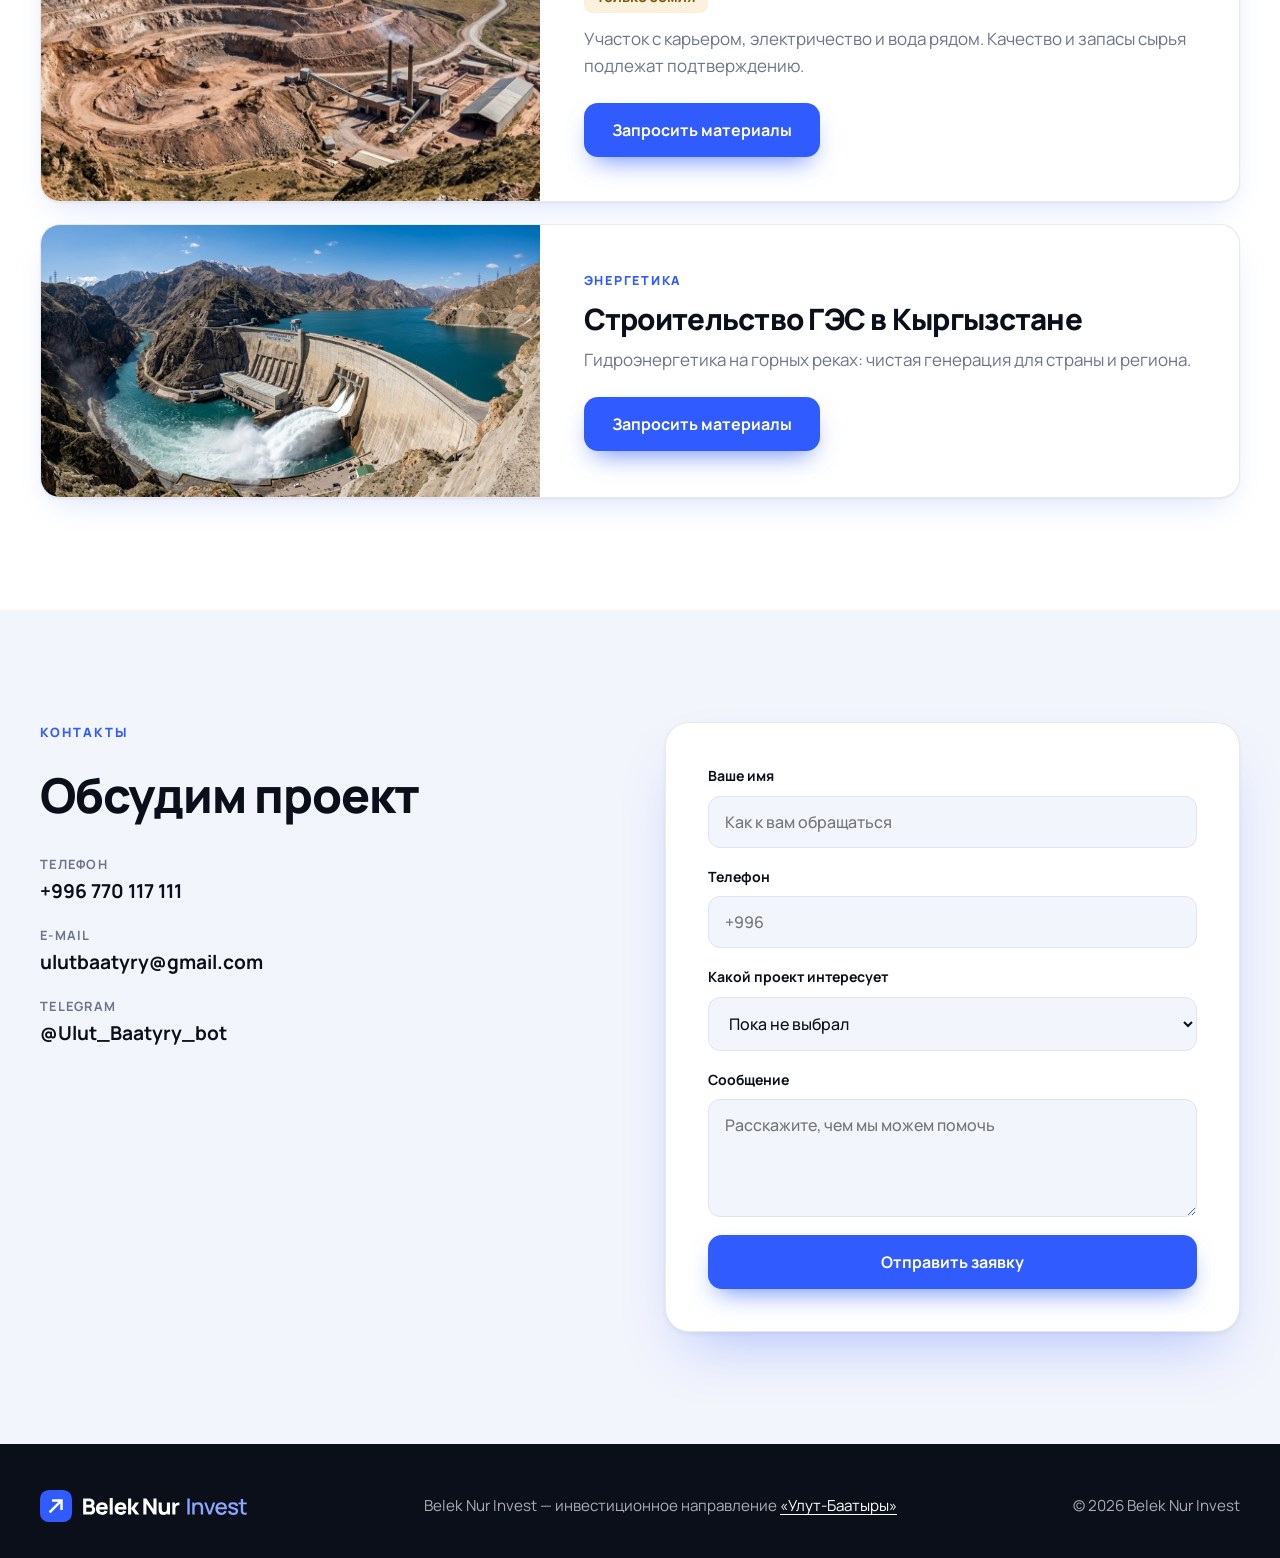
==== commit 8caec0d6: "Investment page: patriotic centre 18 ha card with 3D link on both pages Co-Authored-By: Claude Opus " ====
--- a/belek-nur-invest/index.html
+++ b/belek-nur-invest/index.html
@@ -146,6 +146,23 @@
           </div>
         </article>
 
+        <article class="project">
+          <div class="project__cover">
+            <img src="../assets/projects/patriot-camp/view.jpg" alt="3D-модель патриотического лагеря на берегу озера" width="1392" height="1044" loading="lazy" data-i18n-attr="alt:inv8.cover_alt">
+          </div>
+          <div class="project__body">
+            <div>
+              <p class="project__tag" data-i18n="inv8.tag">Патриотический лагерь · 18 га</p>
+              <h3 data-i18n="inv8.title">Патриотический центр «<span class="nw">Улут-Баатыры</span>»</h3>
+              <p data-i18n="inv8.text">Лагерь для молодёжи на берегу Иссык-Куля: жилые корпуса, учебный блок, музей, парадный плац, стадион и юрточный городок.</p>
+            </div>
+            <div class="project__acts">
+              <a href="#request" class="btn btn--primary" data-pick data-i18n="inv.cta">Запросить материалы</a>
+              <a href="https://etbhitro.github.io/ulut-baatyry-18ga/" class="btn btn--ghost" target="_blank" rel="noopener" data-i18n="inv.3d">3D-модель</a>
+            </div>
+          </div>
+        </article>
+
         <p class="label projects__dev" data-i18n="inv.dev">В разработке</p>
 
         <article class="project">
